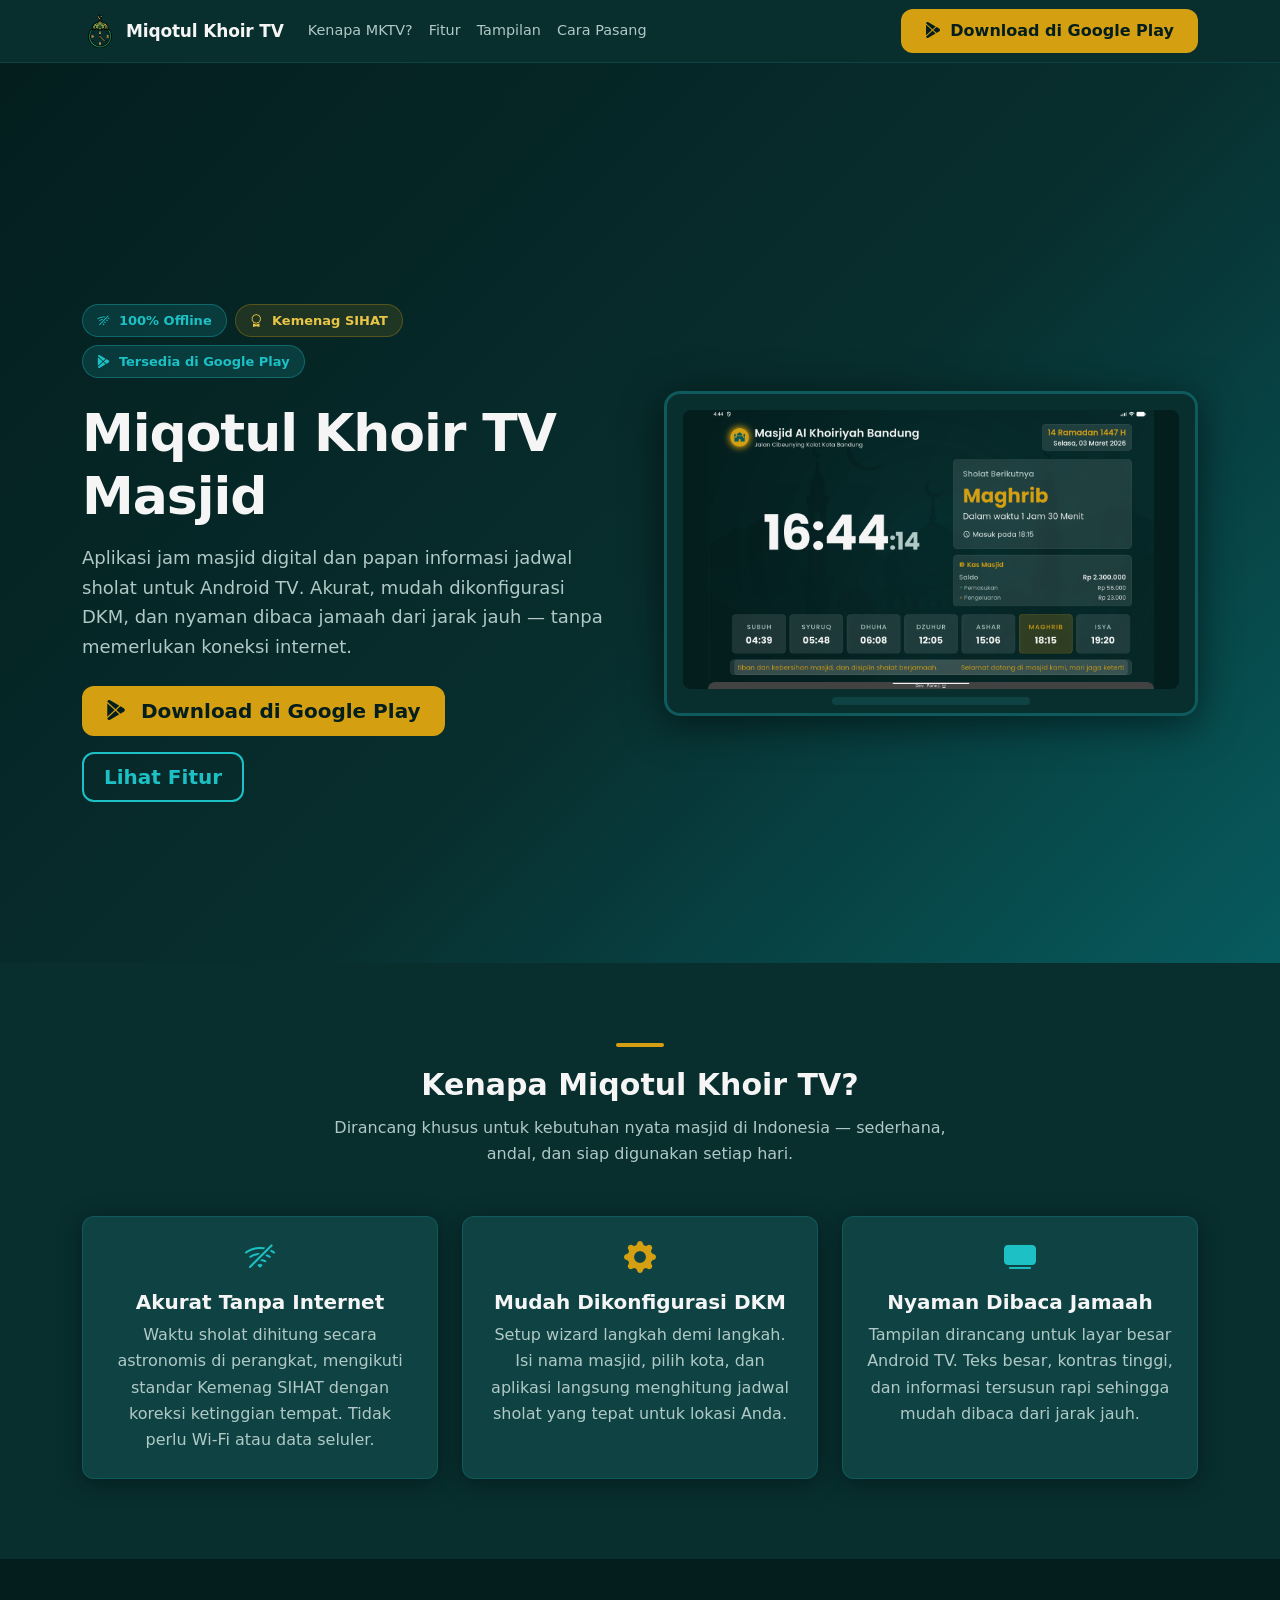
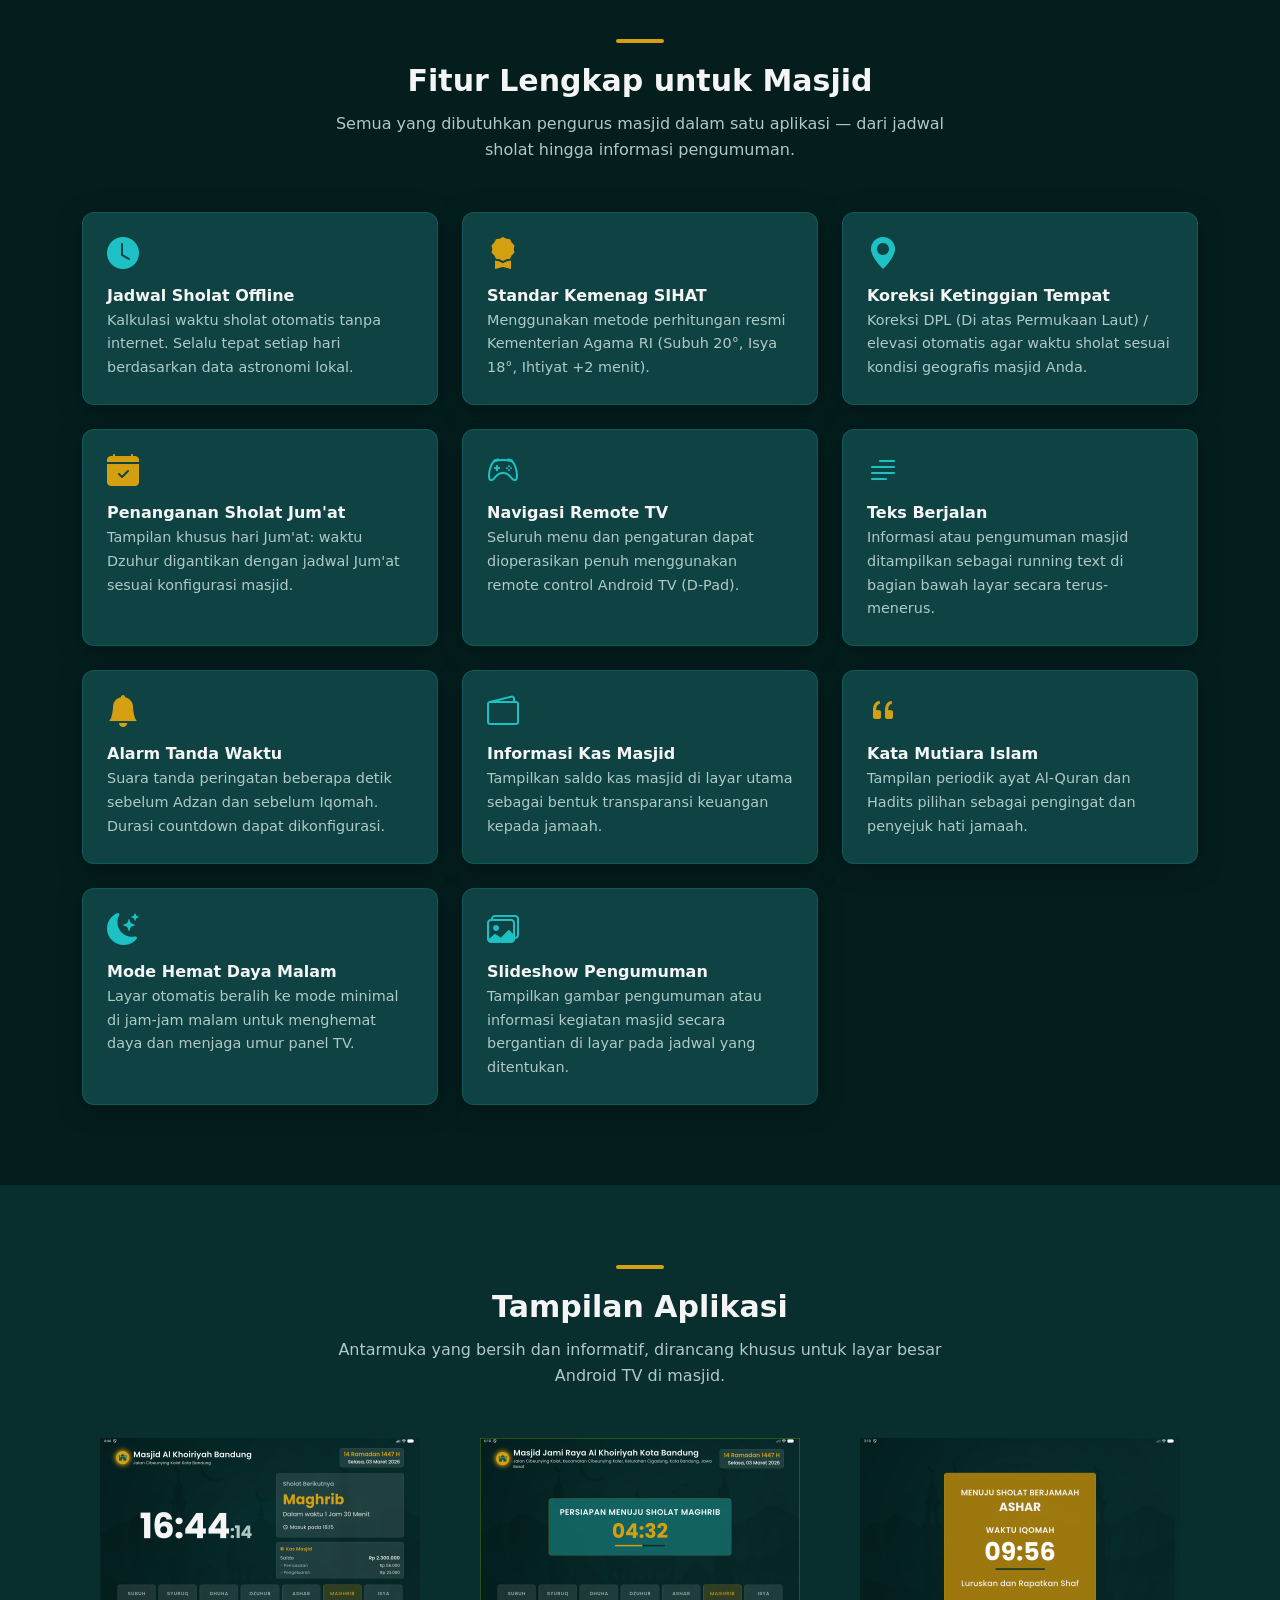
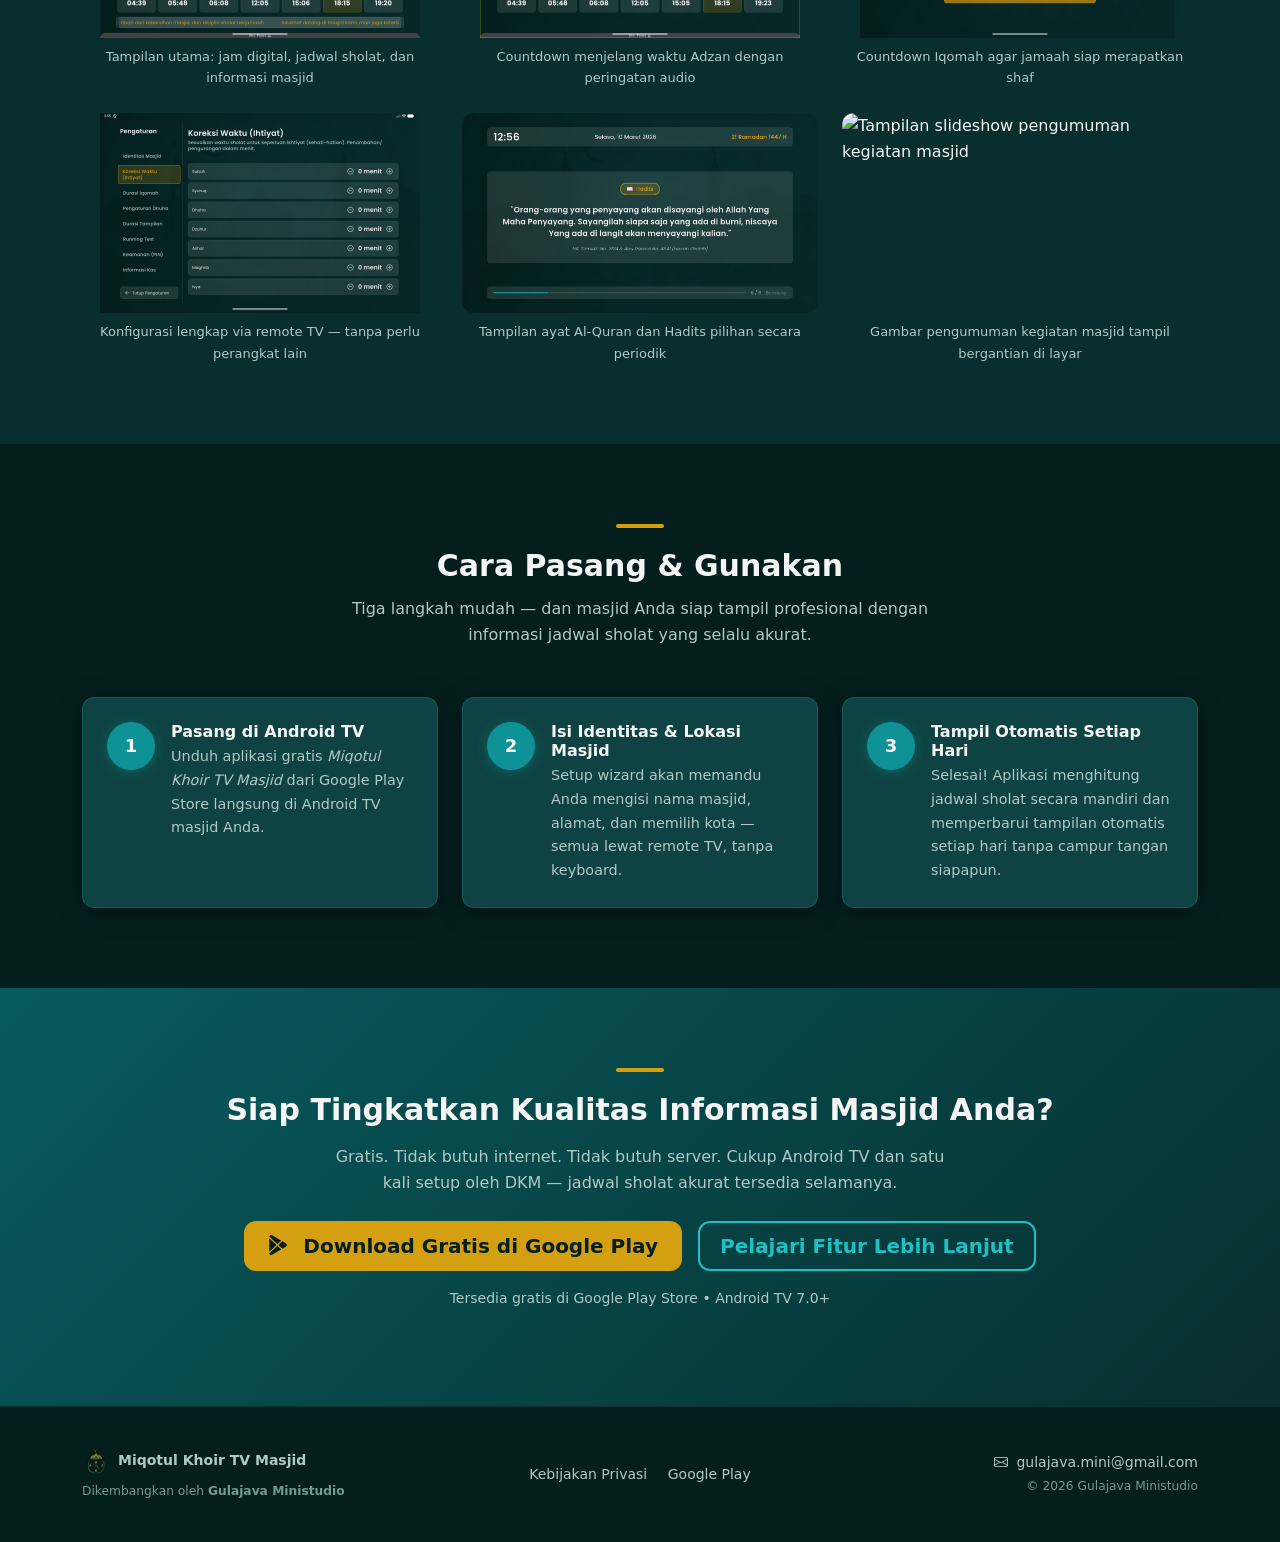
==== landingpage/index.html @ 537e82ae "Add static landing page plan for Miqotul Khoir TV Masjid product using Bootstrap - Created a compreh" ====
<!doctype html>
<html lang="id">
  <head>
    <meta charset="UTF-8" />
    <meta name="viewport" content="width=device-width, initial-scale=1.0" />

    <!-- SEO: Title & Description (TASK-002) -->
    <title>
      Miqotul Khoir TV Masjid — Jam Digital &amp; Jadwal Sholat untuk Android TV
    </title>
    <meta
      name="description"
      content="Aplikasi jam masjid digital dan papan informasi jadwal sholat offline untuk Android TV. Akurat berbasis standar Kemenag SIHAT, mudah dikonfigurasi oleh DKM."
    />

    <!-- Bootstrap 5.3.8 CSS — REQ-003, DEP-001 -->
    <link
      rel="stylesheet"
      href="https://cdn.jsdelivr.net/npm/bootstrap@5.3.8/dist/css/bootstrap.min.css"
    />
    <!-- Bootstrap Icons 1.13.1 — DEP-002 -->
    <link
      rel="stylesheet"
      href="https://cdn.jsdelivr.net/npm/bootstrap-icons@1.13.1/font/bootstrap-icons.min.css"
    />

    <!-- Custom Theme — BRD-001, BRD-003, FILE-002 -->
    <link rel="stylesheet" href="assets/css/styles.css" />
  </head>

  <body>

    <!-- =====================================================================
         Navbar — TASK-007 (REQ-004, REQ-005, REQ-011)
         Navbar sticky dengan logo, nama produk, anchor link, tombol Download.
         ===================================================================== -->
    <nav class="navbar navbar-expand-lg navbar-mkt sticky-top" id="navbar-mkt" aria-label="Navigasi utama">
      <div class="container">

        <!-- Brand / Logo -->
        <a class="navbar-brand d-flex align-items-center gap-2" href="#beranda">
          <img
            src="assets/img/logo-mktv.png"
            alt="Logo Miqotul Khoir TV Masjid"
            width="36"
            height="36"
            style="object-fit: contain;"
          />
          <span>Miqotul Khoir TV</span>
        </a>

        <!-- Toggler (mobile) -->
        <button
          class="navbar-toggler"
          type="button"
          data-bs-toggle="collapse"
          data-bs-target="#navbarMenu"
          aria-controls="navbarMenu"
          aria-expanded="false"
          aria-label="Buka menu navigasi"
        >
          <span class="navbar-toggler-icon"></span>
        </button>

        <!-- Links + CTA -->
        <div class="collapse navbar-collapse" id="navbarMenu">
          <ul class="navbar-nav me-auto mb-2 mb-lg-0">
            <li class="nav-item">
              <a class="nav-link" href="#kenapa">Kenapa MKTV?</a>
            </li>
            <li class="nav-item">
              <a class="nav-link" href="#fitur">Fitur</a>
            </li>
            <li class="nav-item">
              <a class="nav-link" href="#tampilan">Tampilan</a>
            </li>
            <li class="nav-item">
              <a class="nav-link" href="#cara-kerja">Cara Pasang</a>
            </li>
          </ul>
          <a
            href="https://play.google.com/store/apps/details?id=gulajava.mini.miqotul_khoir_tv"
            class="btn btn-mkt-primary ms-lg-3"
            target="_blank"
            rel="noopener noreferrer"
          >
            <i class="bi bi-google-play me-1" aria-hidden="true"></i>
            Download di Google Play
          </a>
        </div>

      </div>
    </nav>


    <!-- =====================================================================
         Hero — TASK-008 + TASK-009 (REQ-007, REQ-008, REQ-009)
         Headline, subheadline, badge 100% Offline + Kemenag SIHAT, CTA.
         Visual: TV mockup frame + screenshot utama.
         ===================================================================== -->
    <section class="hero-mkt" id="beranda" aria-label="Beranda">
      <div class="container">
        <div class="row align-items-center g-5">

          <!-- Teks & CTA -->
          <div class="col-lg-6">
            <!-- Badge informatif — REQ-009 -->
            <div class="d-flex flex-wrap gap-2 mb-4">
              <span class="badge-mkt">
                <i class="bi bi-wifi-off me-1" aria-hidden="true"></i>
                100% Offline
              </span>
              <span class="badge-mkt-gold">
                <i class="bi bi-award me-1" aria-hidden="true"></i>
                Kemenag SIHAT
              </span>
              <span class="badge-mkt">
                <i class="bi bi-google-play me-1" aria-hidden="true"></i>
                Tersedia di Google Play
              </span>
            </div>

            <h1>Miqotul Khoir TV Masjid</h1>

            <p class="lead mt-3 mb-4">
              Aplikasi jam masjid digital dan papan informasi jadwal sholat
              untuk <strong>Android TV</strong>. Akurat, mudah dikonfigurasi
              DKM, dan nyaman dibaca jamaah dari jarak jauh — tanpa memerlukan
              koneksi internet.
            </p>

            <div class="d-flex flex-wrap gap-3">
              <a
                href="https://play.google.com/store/apps/details?id=gulajava.mini.miqotul_khoir_tv"
                class="btn btn-mkt-primary btn-lg"
                target="_blank"
                rel="noopener noreferrer"
              >
                <i class="bi bi-google-play me-2" aria-hidden="true"></i>
                Download di Google Play
              </a>
              <a href="#fitur" class="btn btn-mkt-outline btn-lg">
                Lihat Fitur
              </a>
            </div>
          </div>

          <!-- TV Mockup — TASK-009 -->
          <div class="col-lg-6">
            <div class="tv-frame">
              <div class="tv-screen">
                <img
                  src="assets/img/screenshots/standby.png"
                  alt="Tampilan layar utama Miqotul Khoir TV Masjid"
                  class="w-100 h-100"
                  loading="eager"
                  width="1920"
                  height="1080"
                  style="object-fit: contain;"
                />
              </div>
            </div>
          </div>

        </div>
      </div>
    </section>


    <!-- =====================================================================
         Kenapa Miqotul Khoir TV? — TASK-010 (REQ-007, GUD-002)
         3 manfaat utama: akurat, mudah DKM, nyaman jamaah.
         ===================================================================== -->
    <section class="section-mkt-alt" id="kenapa" aria-label="Kenapa Miqotul Khoir TV?">
      <div class="container">
        <div class="text-center mb-5">
          <div class="section-divider mx-auto"></div>
          <h2 class="section-title">Kenapa Miqotul Khoir TV?</h2>
          <p class="section-subtitle mx-auto">
            Dirancang khusus untuk kebutuhan nyata masjid di Indonesia —
            sederhana, andal, dan siap digunakan setiap hari.
          </p>
        </div>

        <div class="row g-4 justify-content-center">

          <!-- Manfaat 1: Akurat tanpa internet -->
          <div class="col-md-4">
            <div class="card-mkt p-4 text-center">
              <div class="card-icon mb-3">
                <i class="bi bi-wifi-off" aria-hidden="true"></i>
              </div>
              <h3 class="h5 fw-bold mkt-text-primary mb-2">
                Akurat Tanpa Internet
              </h3>
              <p class="mkt-text-secondary mb-0">
                Waktu sholat dihitung secara astronomis di perangkat, mengikuti
                standar Kemenag SIHAT dengan koreksi ketinggian tempat.
                Tidak perlu Wi-Fi atau data seluler.
              </p>
            </div>
          </div>

          <!-- Manfaat 2: Mudah dikonfigurasi DKM -->
          <div class="col-md-4">
            <div class="card-mkt p-4 text-center">
              <div class="card-icon icon-gold mb-3">
                <i class="bi bi-gear-fill" aria-hidden="true"></i>
              </div>
              <h3 class="h5 fw-bold mkt-text-primary mb-2">
                Mudah Dikonfigurasi DKM
              </h3>
              <p class="mkt-text-secondary mb-0">
                Setup wizard langkah demi langkah. Isi nama masjid, pilih kota,
                dan aplikasi langsung menghitung jadwal sholat yang tepat untuk
                lokasi Anda.
              </p>
            </div>
          </div>

          <!-- Manfaat 3: Nyaman dibaca jamaah -->
          <div class="col-md-4">
            <div class="card-mkt p-4 text-center">
              <div class="card-icon mb-3">
                <i class="bi bi-tv-fill" aria-hidden="true"></i>
              </div>
              <h3 class="h5 fw-bold mkt-text-primary mb-2">
                Nyaman Dibaca Jamaah
              </h3>
              <p class="mkt-text-secondary mb-0">
                Tampilan dirancang untuk layar besar Android TV. Teks besar,
                kontras tinggi, dan informasi tersusun rapi sehingga mudah
                dibaca dari jarak jauh.
              </p>
            </div>
          </div>

        </div>
      </div>
    </section>


    <!-- =====================================================================
         Fitur Utama — TASK-011 (REQ-008, GUD-002)
         11 fitur: jadwal offline, Kemenag SIHAT, DPL, Jum'at, D-Pad,
         running text, alarm, kas masjid, kata mutiara, hemat daya, slideshow.
         ===================================================================== -->
    <section class="section-mkt" id="fitur" aria-label="Fitur utama aplikasi">
      <div class="container">
        <div class="text-center mb-5">
          <div class="section-divider mx-auto"></div>
          <h2 class="section-title">Fitur Lengkap untuk Masjid</h2>
          <p class="section-subtitle mx-auto">
            Semua yang dibutuhkan pengurus masjid dalam satu aplikasi —
            dari jadwal sholat hingga informasi pengumuman.
          </p>
        </div>

        <div class="row row-cols-1 row-cols-md-2 row-cols-lg-3 g-4">

          <!-- Jadwal sholat offline -->
          <div class="col">
            <div class="card-mkt p-4">
              <div class="card-icon mb-3">
                <i class="bi bi-clock-fill" aria-hidden="true"></i>
              </div>
              <h3 class="h6 fw-bold mkt-text-primary mb-1">Jadwal Sholat Offline</h3>
              <p class="mkt-text-secondary mb-0" style="font-size: 0.9rem;">
                Kalkulasi waktu sholat otomatis tanpa internet. Selalu tepat
                setiap hari berdasarkan data astronomi lokal.
              </p>
            </div>
          </div>

          <!-- Standar Kemenag SIHAT -->
          <div class="col">
            <div class="card-mkt p-4">
              <div class="card-icon icon-gold mb-3">
                <i class="bi bi-award-fill" aria-hidden="true"></i>
              </div>
              <h3 class="h6 fw-bold mkt-text-primary mb-1">Standar Kemenag SIHAT</h3>
              <p class="mkt-text-secondary mb-0" style="font-size: 0.9rem;">
                Menggunakan metode perhitungan resmi Kementerian Agama RI
                (Subuh 20°, Isya 18°, Ihtiyat +2 menit).
              </p>
            </div>
          </div>

          <!-- Koreksi DPL / Elevasi -->
          <div class="col">
            <div class="card-mkt p-4">
              <div class="card-icon mb-3">
                <i class="bi bi-geo-alt-fill" aria-hidden="true"></i>
              </div>
              <h3 class="h6 fw-bold mkt-text-primary mb-1">Koreksi Ketinggian Tempat</h3>
              <p class="mkt-text-secondary mb-0" style="font-size: 0.9rem;">
                Koreksi DPL (Di atas Permukaan Laut) / elevasi otomatis agar
                waktu sholat sesuai kondisi geografis masjid Anda.
              </p>
            </div>
          </div>

          <!-- Penanganan Jum'at -->
          <div class="col">
            <div class="card-mkt p-4">
              <div class="card-icon icon-gold mb-3">
                <i class="bi bi-calendar-check-fill" aria-hidden="true"></i>
              </div>
              <h3 class="h6 fw-bold mkt-text-primary mb-1">Penanganan Sholat Jum'at</h3>
              <p class="mkt-text-secondary mb-0" style="font-size: 0.9rem;">
                Tampilan khusus hari Jum'at: waktu Dzuhur digantikan dengan
                jadwal Jum'at sesuai konfigurasi masjid.
              </p>
            </div>
          </div>

          <!-- Navigasi D-Pad -->
          <div class="col">
            <div class="card-mkt p-4">
              <div class="card-icon mb-3">
                <i class="bi bi-controller" aria-hidden="true"></i>
              </div>
              <h3 class="h6 fw-bold mkt-text-primary mb-1">Navigasi Remote TV</h3>
              <p class="mkt-text-secondary mb-0" style="font-size: 0.9rem;">
                Seluruh menu dan pengaturan dapat dioperasikan penuh
                menggunakan remote control Android TV (D-Pad).
              </p>
            </div>
          </div>

          <!-- Running text -->
          <div class="col">
            <div class="card-mkt p-4">
              <div class="card-icon mb-3">
                <i class="bi bi-text-paragraph" aria-hidden="true"></i>
              </div>
              <h3 class="h6 fw-bold mkt-text-primary mb-1">Teks Berjalan</h3>
              <p class="mkt-text-secondary mb-0" style="font-size: 0.9rem;">
                Informasi atau pengumuman masjid ditampilkan sebagai running
                text di bagian bawah layar secara terus-menerus.
              </p>
            </div>
          </div>

          <!-- Alarm tanda waktu -->
          <div class="col">
            <div class="card-mkt p-4">
              <div class="card-icon icon-gold mb-3">
                <i class="bi bi-bell-fill" aria-hidden="true"></i>
              </div>
              <h3 class="h6 fw-bold mkt-text-primary mb-1">Alarm Tanda Waktu</h3>
              <p class="mkt-text-secondary mb-0" style="font-size: 0.9rem;">
                Suara tanda peringatan beberapa detik sebelum Adzan dan
                sebelum Iqomah. Durasi countdown dapat dikonfigurasi.
              </p>
            </div>
          </div>

          <!-- Kas masjid -->
          <div class="col">
            <div class="card-mkt p-4">
              <div class="card-icon mb-3">
                <i class="bi bi-wallet2" aria-hidden="true"></i>
              </div>
              <h3 class="h6 fw-bold mkt-text-primary mb-1">Informasi Kas Masjid</h3>
              <p class="mkt-text-secondary mb-0" style="font-size: 0.9rem;">
                Tampilkan saldo kas masjid di layar utama sebagai bentuk
                transparansi keuangan kepada jamaah.
              </p>
            </div>
          </div>

          <!-- Kata mutiara -->
          <div class="col">
            <div class="card-mkt p-4">
              <div class="card-icon icon-gold mb-3">
                <i class="bi bi-quote" aria-hidden="true"></i>
              </div>
              <h3 class="h6 fw-bold mkt-text-primary mb-1">Kata Mutiara Islam</h3>
              <p class="mkt-text-secondary mb-0" style="font-size: 0.9rem;">
                Tampilan periodik ayat Al-Quran dan Hadits pilihan sebagai
                pengingat dan penyejuk hati jamaah.
              </p>
            </div>
          </div>

          <!-- Mode hemat daya -->
          <div class="col">
            <div class="card-mkt p-4">
              <div class="card-icon mb-3">
                <i class="bi bi-moon-stars-fill" aria-hidden="true"></i>
              </div>
              <h3 class="h6 fw-bold mkt-text-primary mb-1">Mode Hemat Daya Malam</h3>
              <p class="mkt-text-secondary mb-0" style="font-size: 0.9rem;">
                Layar otomatis beralih ke mode minimal di jam-jam malam untuk
                menghemat daya dan menjaga umur panel TV.
              </p>
            </div>
          </div>

          <!-- Slideshow pengumuman -->
          <div class="col">
            <div class="card-mkt p-4">
              <div class="card-icon mb-3">
                <i class="bi bi-images" aria-hidden="true"></i>
              </div>
              <h3 class="h6 fw-bold mkt-text-primary mb-1">Slideshow Pengumuman</h3>
              <p class="mkt-text-secondary mb-0" style="font-size: 0.9rem;">
                Tampilkan gambar pengumuman atau informasi kegiatan masjid
                secara bergantian di layar pada jadwal yang ditentukan.
              </p>
            </div>
          </div>

        </div>
      </div>
    </section>


    <!-- =====================================================================
         Tampilan Aplikasi (Screenshot) — TASK-012 (REQ-006, GUD-004, GUD-005)
         Bootstrap responsive grid row-cols-1 / md-2 / xl-3.
         Screenshot aktual (TASK-018, TASK-019).
         ===================================================================== -->
    <section class="section-mkt-alt" id="tampilan" aria-label="Tampilan aplikasi">
      <div class="container">
        <div class="text-center mb-5">
          <div class="section-divider mx-auto"></div>
          <h2 class="section-title">Tampilan Aplikasi</h2>
          <p class="section-subtitle mx-auto">
            Antarmuka yang bersih dan informatif, dirancang khusus untuk
            layar besar Android TV di masjid.
          </p>
        </div>

        <!-- REQ-006: grid screenshot (TASK-012: row-cols-1/md-2/xl-3) -->
        <div class="row row-cols-1 row-cols-md-2 row-cols-xl-3 g-4">

          <!-- Screenshot 1: Standby -->
          <div class="col">
            <figure class="mb-0">
              <div class="screenshot-container">
                <img
                  src="assets/img/screenshots/standby.png"
                  alt="Tampilan layar standby Miqotul Khoir TV Masjid"
                  loading="lazy"
                  width="1920"
                  height="1080"
                />
              </div>
              <figcaption class="text-center mt-2 mkt-text-secondary" style="font-size: 0.8125rem;">
                Tampilan utama: jam digital, jadwal sholat, dan informasi masjid
              </figcaption>
            </figure>
          </div>

          <!-- Screenshot 2: Pre-Adzan -->
          <div class="col">
            <figure class="mb-0">
              <div class="screenshot-container">
                <img
                  src="assets/img/screenshots/pre-adzan.png"
                  alt="Tampilan hitung mundur menjelang adzan"
                  loading="lazy"
                  width="1920"
                  height="1080"
                />
              </div>
              <figcaption class="text-center mt-2 mkt-text-secondary" style="font-size: 0.8125rem;">
                Countdown menjelang waktu Adzan dengan peringatan audio
              </figcaption>
            </figure>
          </div>

          <!-- Screenshot 3: Iqomah -->
          <div class="col">
            <figure class="mb-0">
              <div class="screenshot-container">
                <img
                  src="assets/img/screenshots/iqomah.png"
                  alt="Tampilan hitung mundur iqomah"
                  loading="lazy"
                  width="1920"
                  height="1080"
                />
              </div>
              <figcaption class="text-center mt-2 mkt-text-secondary" style="font-size: 0.8125rem;">
                Countdown Iqomah agar jamaah siap merapatkan shaf
              </figcaption>
            </figure>
          </div>

          <!-- Screenshot 4: Settings -->
          <div class="col">
            <figure class="mb-0">
              <div class="screenshot-container">
                <img
                  src="assets/img/screenshots/settings.png"
                  alt="Tampilan menu pengaturan aplikasi"
                  loading="lazy"
                  width="1920"
                  height="1080"
                />
              </div>
              <figcaption class="text-center mt-2 mkt-text-secondary" style="font-size: 0.8125rem;">
                Konfigurasi lengkap via remote TV — tanpa perlu perangkat lain
              </figcaption>
            </figure>
          </div>

          <!-- Screenshot 5: Kata Mutiara -->
          <div class="col">
            <figure class="mb-0">
              <div class="screenshot-container">
                <img
                  src="assets/img/screenshots/wisdom.png"
                  alt="Tampilan kata mutiara Islam di layar utama"
                  loading="lazy"
                  width="1920"
                  height="1080"
                />
              </div>
              <figcaption class="text-center mt-2 mkt-text-secondary" style="font-size: 0.8125rem;">
                Tampilan ayat Al-Quran dan Hadits pilihan secara periodik
              </figcaption>
            </figure>
          </div>

          <!-- Screenshot 6: Slideshow Pengumuman -->
          <div class="col">
            <figure class="mb-0">
              <div class="screenshot-container">
                <img
                  src="assets/img/screenshots/slideshow.png"
                  alt="Tampilan slideshow pengumuman kegiatan masjid"
                  loading="lazy"
                  width="1920"
                  height="1080"
                />
              </div>
              <figcaption class="text-center mt-2 mkt-text-secondary" style="font-size: 0.8125rem;">
                Gambar pengumuman kegiatan masjid tampil bergantian di layar
              </figcaption>
            </figure>
          </div>

        </div>
      </div>
    </section>


    <!-- =====================================================================
         Cara Kerja — TASK-013 (GUD-003)
         3 langkah: pasang di Android TV → setup → tampil otomatis.
         ===================================================================== -->
    <section class="section-mkt" id="cara-kerja" aria-label="Cara memasang aplikasi">
      <div class="container">
        <div class="text-center mb-5">
          <div class="section-divider mx-auto"></div>
          <h2 class="section-title">Cara Pasang & Gunakan</h2>
          <p class="section-subtitle mx-auto">
            Tiga langkah mudah — dan masjid Anda siap tampil profesional
            dengan informasi jadwal sholat yang selalu akurat.
          </p>
        </div>

        <div class="row justify-content-center g-4">

          <!-- Langkah 1 -->
          <div class="col-md-4">
            <div class="card-mkt p-4">
              <div class="d-flex align-items-start gap-3">
                <div class="step-number flex-shrink-0">1</div>
                <div>
                  <h3 class="h6 fw-bold mkt-text-primary mb-1">
                    Pasang di Android TV
                  </h3>
                  <p class="mkt-text-secondary mb-0" style="font-size: 0.9rem;">
                    Unduh aplikasi gratis <em>Miqotul Khoir TV Masjid</em> dari
                    Google Play Store langsung di Android TV masjid Anda.
                  </p>
                </div>
              </div>
            </div>
          </div>

          <!-- Langkah 2 -->
          <div class="col-md-4">
            <div class="card-mkt p-4">
              <div class="d-flex align-items-start gap-3">
                <div class="step-number flex-shrink-0">2</div>
                <div>
                  <h3 class="h6 fw-bold mkt-text-primary mb-1">
                    Isi Identitas &amp; Lokasi Masjid
                  </h3>
                  <p class="mkt-text-secondary mb-0" style="font-size: 0.9rem;">
                    Setup wizard akan memandu Anda mengisi nama masjid, alamat,
                    dan memilih kota — semua lewat remote TV, tanpa keyboard.
                  </p>
                </div>
              </div>
            </div>
          </div>

          <!-- Langkah 3 -->
          <div class="col-md-4">
            <div class="card-mkt p-4">
              <div class="d-flex align-items-start gap-3">
                <div class="step-number flex-shrink-0">3</div>
                <div>
                  <h3 class="h6 fw-bold mkt-text-primary mb-1">
                    Tampil Otomatis Setiap Hari
                  </h3>
                  <p class="mkt-text-secondary mb-0" style="font-size: 0.9rem;">
                    Selesai! Aplikasi menghitung jadwal sholat secara mandiri
                    dan memperbarui tampilan otomatis setiap hari tanpa campur
                    tangan siapapun.
                  </p>
                </div>
              </div>
            </div>
          </div>

        </div>
      </div>
    </section>


    <!-- =====================================================================
         CTA Akhir — TASK-014 (REQ-005, REQ-009)
         Ringkasan manfaat + tombol Google Play.
         ===================================================================== -->
    <section class="cta-section" aria-label="Unduh aplikasi">
      <div class="container text-center">
        <div class="section-divider mx-auto"></div>
        <h2 class="section-title mb-3">
          Siap Tingkatkan Kualitas Informasi Masjid Anda?
        </h2>
        <p class="section-subtitle mx-auto mb-4">
          Gratis. Tidak butuh internet. Tidak butuh server. Cukup Android TV
          dan satu kali setup oleh DKM — jadwal sholat akurat tersedia
          selamanya.
        </p>
        <div class="d-flex flex-wrap justify-content-center gap-3">
          <a
            href="https://play.google.com/store/apps/details?id=gulajava.mini.miqotul_khoir_tv"
            class="btn btn-mkt-primary btn-lg"
            target="_blank"
            rel="noopener noreferrer"
          >
            <i class="bi bi-google-play me-2" aria-hidden="true"></i>
            Download Gratis di Google Play
          </a>
          <a href="#fitur" class="btn btn-mkt-outline btn-lg">
            Pelajari Fitur Lebih Lanjut
          </a>
        </div>
        <p class="mt-3 mkt-text-secondary" style="font-size: 0.875rem;">
          Tersedia gratis di Google Play Store &bull; Android TV 7.0+
        </p>
      </div>
    </section>


    <!-- =====================================================================
         Footer — TASK-015 (REQ-004, REQ-011)
         Nama developer, email support, privacy policy, Google Play.
         ===================================================================== -->
    <footer class="footer-mkt" aria-label="Footer">
      <div class="container">
        <div class="row align-items-center gy-3">

          <!-- Kiri: nama produk & developer -->
          <div class="col-md-4">
            <div class="d-flex align-items-center gap-2 mb-1">
              <img
                src="assets/img/logo-mktv.png"
                alt="Logo Miqotul Khoir TV"
                width="28"
                height="28"
                style="object-fit: contain;"
              />
              <span class="fw-semibold mkt-text-secondary">Miqotul Khoir TV Masjid</span>
            </div>
            <small>Dikembangkan oleh <strong>Gulajava Ministudio</strong></small>
          </div>

          <!-- Tengah: link navigasi -->
          <div class="col-md-4 text-md-center">
            <a
              href="https://gulajavaministudio.github.io"
              target="_blank"
              rel="noopener noreferrer"
              class="me-3"
            >
              Kebijakan Privasi
            </a>
            <a
              href="https://play.google.com/store/apps/details?id=gulajava.mini.miqotul_khoir_tv"
              target="_blank"
              rel="noopener noreferrer"
            >
              Google Play
            </a>
          </div>

          <!-- Kanan: kontak -->
          <div class="col-md-4 text-md-end">
            <a href="mailto:gulajava.mini@gmail.com">
              <i class="bi bi-envelope me-1" aria-hidden="true"></i>
              gulajava.mini@gmail.com
            </a>
            <br />
            <small class="mkt-text-muted">&copy; <span id="footer-year">2026</span> Gulajava Ministudio</small>
          </div>

        </div>
      </div>
    </footer>


    <!-- Bootstrap 5.3.8 Bundle JS — DEP-001 -->
    <script src="https://cdn.jsdelivr.net/npm/bootstrap@5.3.8/dist/js/bootstrap.bundle.min.js"></script>
    <!-- Custom JS — FILE-003 -->
    <script src="assets/js/main.js"></script>
  </body>
</html>
---- landingpage/assets/css/styles.css ----
/* =============================================================================
   Miqotul Khoir TV Masjid — Custom Theme
   Ref: BRD-001, BRD-003, TASK-003, TASK-004
   ============================================================================= */

/* --- CSS Variables (Brand Colors — BRD-001) -------------------------------- */
:root {
  --mkt-deep-teal: #075b5e;
  --mkt-primary-teal: #0e9296;
  --mkt-light-teal: #1cc0c5;
  --mkt-gold: #d4a012;
  --mkt-light-gold: #e8c547;
  --mkt-dark-bg: #041e1e;
  --mkt-surface-dark: #082e2e;
  --mkt-surface-light: #0f4343;
  --mkt-text-primary: #f5f5f5;
  --mkt-text-secondary: #b0c9c6;
  --mkt-text-muted: #739a95;

  /* Spacing & UI helpers */
  --mkt-radius: 12px;
  --mkt-shadow: 0 4px 24px rgba(0, 0, 0, 0.35);
  --mkt-shadow-lg: 0 8px 40px rgba(0, 0, 0, 0.55);
}

/* --- Base & Reset ----------------------------------------------------------- */
*,
*::before,
*::after {
  box-sizing: border-box;
}

html {
  scroll-behavior: smooth; /* GUD-003 */
}

body {
  background-color: var(--mkt-dark-bg);
  color: var(--mkt-text-primary);
  font-family:
    "Segoe UI",
    system-ui,
    -apple-system,
    sans-serif;
  line-height: 1.65;
  -webkit-font-smoothing: antialiased;
}

img {
  max-width: 100%;
  height: auto;
}

/* --- Link ------------------------------------------------------------------- */
a {
  color: var(--mkt-light-teal);
  text-decoration: none;
  transition: color 0.2s ease;
}

a:hover {
  color: var(--mkt-light-gold);
}

/* --- Typography Helpers ----------------------------------------------------- */
.mkt-text-primary {
  color: var(--mkt-text-primary) !important;
}
.mkt-text-secondary {
  color: var(--mkt-text-secondary) !important;
}
.mkt-text-muted {
  color: var(--mkt-text-muted) !important;
}
.mkt-text-gold {
  color: var(--mkt-gold) !important;
}
.mkt-text-teal {
  color: var(--mkt-light-teal) !important;
}

/* --- Background Helpers ----------------------------------------------------- */
.mkt-bg-dark {
  background-color: var(--mkt-dark-bg);
}
.mkt-bg-surface {
  background-color: var(--mkt-surface-dark);
}
.mkt-bg-card {
  background-color: var(--mkt-surface-light);
}

/* --- Navbar ----------------------------------------------------------------- */
.navbar-mkt {
  background-color: var(--mkt-surface-dark);
  border-bottom: 1px solid rgba(28, 192, 197, 0.15);
  transition:
    background-color 0.3s ease,
    box-shadow 0.3s ease;
}

.navbar-mkt.scrolled {
  background-color: rgba(4, 30, 30, 0.95);
  backdrop-filter: blur(8px);
  -webkit-backdrop-filter: blur(8px);
  box-shadow: var(--mkt-shadow);
}

.navbar-mkt .navbar-brand {
  color: var(--mkt-text-primary);
  font-weight: 700;
  font-size: 1.0625rem;
  letter-spacing: -0.01em;
}

.navbar-mkt .navbar-brand:hover {
  color: var(--mkt-light-teal);
}

.navbar-mkt .nav-link {
  color: var(--mkt-text-secondary);
  font-size: 0.9rem;
  padding-left: 0.9rem;
  padding-right: 0.9rem;
}

.navbar-mkt .nav-link:hover,
.navbar-mkt .nav-link:focus {
  color: var(--mkt-light-teal);
}

.navbar-mkt .navbar-toggler {
  border-color: rgba(28, 192, 197, 0.4);
}

.navbar-mkt .navbar-toggler-icon {
  filter: invert(1);
}

/* --- Buttons ---------------------------------------------------------------- */
.btn-mkt-primary {
  background-color: var(--mkt-gold);
  color: var(--mkt-dark-bg);
  border: none;
  border-radius: var(--mkt-radius);
  font-weight: 700;
  padding: 0.625rem 1.5rem;
  transition:
    background-color 0.2s ease,
    transform 0.15s ease,
    box-shadow 0.2s ease;
}

.btn-mkt-primary:hover,
.btn-mkt-primary:focus {
  background-color: var(--mkt-light-gold);
  color: var(--mkt-dark-bg);
  transform: translateY(-2px);
  box-shadow: 0 4px 16px rgba(212, 160, 18, 0.35);
}

.btn-mkt-outline {
  background-color: transparent;
  color: var(--mkt-light-teal);
  border: 2px solid var(--mkt-light-teal);
  border-radius: var(--mkt-radius);
  font-weight: 600;
  padding: 0.5rem 1.25rem;
  transition: all 0.2s ease;
}

.btn-mkt-outline:hover,
.btn-mkt-outline:focus {
  background-color: var(--mkt-light-teal);
  color: var(--mkt-dark-bg);
}

/* --- Badges ----------------------------------------------------------------- */
.badge-mkt {
  background-color: rgba(28, 192, 197, 0.15);
  color: var(--mkt-light-teal);
  border: 1px solid rgba(28, 192, 197, 0.35);
  border-radius: 2rem;
  padding: 0.3rem 0.9rem;
  font-size: 0.8125rem;
  font-weight: 600;
  display: inline-block;
}

.badge-mkt-gold {
  background-color: rgba(212, 160, 18, 0.12);
  color: var(--mkt-light-gold);
  border: 1px solid rgba(212, 160, 18, 0.3);
  border-radius: 2rem;
  padding: 0.3rem 0.9rem;
  font-size: 0.8125rem;
  font-weight: 600;
  display: inline-block;
}

/* --- Feature Cards --------------------------------------------------------- */
.card-mkt {
  background-color: var(--mkt-surface-light);
  border: 1px solid rgba(28, 192, 197, 0.18);
  border-radius: var(--mkt-radius);
  box-shadow: var(--mkt-shadow);
  transition:
    transform 0.2s ease,
    box-shadow 0.2s ease;
  height: 100%;
}

.card-mkt:hover {
  transform: translateY(-4px);
  box-shadow: var(--mkt-shadow-lg);
}

.card-mkt .card-icon {
  font-size: 2rem;
  color: var(--mkt-light-teal);
  line-height: 1;
}

.card-mkt .card-icon.icon-gold {
  color: var(--mkt-gold);
}

/* --- Section Layout -------------------------------------------------------- */
.section-mkt {
  padding: 5rem 0;
}

.section-mkt-alt {
  padding: 5rem 0;
  background-color: var(--mkt-surface-dark);
}

.section-title {
  font-size: 1.875rem;
  font-weight: 700;
  color: var(--mkt-text-primary);
  margin-bottom: 0.75rem;
}

.section-subtitle {
  color: var(--mkt-text-secondary);
  font-size: 1rem;
  max-width: 640px;
}

/* Divider accent line */
.section-divider {
  width: 48px;
  height: 4px;
  background-color: var(--mkt-gold);
  border-radius: 2px;
  margin-bottom: 1.25rem;
}

/* --- Hero ------------------------------------------------------------------- */
.hero-mkt {
  background: linear-gradient(
    135deg,
    var(--mkt-dark-bg) 0%,
    var(--mkt-surface-dark) 55%,
    var(--mkt-deep-teal) 100%
  );
  min-height: 100vh;
  display: flex;
  align-items: center;
  padding-top: 80px; /* Kompensasi navbar sticky */
}

.hero-mkt h1 {
  font-size: clamp(2rem, 5vw, 3.25rem);
  font-weight: 800;
  color: var(--mkt-text-primary);
  line-height: 1.2;
  letter-spacing: -0.02em;
}

.hero-mkt .lead {
  color: var(--mkt-text-secondary);
  font-size: 1.125rem;
}

/* --- TV Mockup Frame ------------------------------------------------------- */
.tv-frame {
  background-color: var(--mkt-surface-dark);
  border: 3px solid rgba(28, 192, 197, 0.3);
  border-radius: 16px;
  padding: 1rem 1rem 0.5rem;
  box-shadow: var(--mkt-shadow-lg);
}

.tv-frame::after {
  content: "";
  display: block;
  width: 40%;
  height: 8px;
  background-color: var(--mkt-surface-light);
  border-radius: 4px;
  margin: 0.5rem auto 0;
}

.tv-screen {
  aspect-ratio: 16 / 9;
  width: 100%;
  background-color: var(--mkt-dark-bg);
  border-radius: 8px;
  overflow: hidden;
  display: flex;
  align-items: center;
  justify-content: center;
}

.tv-screen img {
  width: 100%;
  height: 100%;
  object-fit: contain; /* TASK-018 */
}

/* --- Screenshot Grid ------------------------------------------------------- */
.screenshot-container {
  aspect-ratio: 16 / 9;
  background-color: var(--mkt-surface-dark);
  border-radius: var(--mkt-radius);
  overflow: hidden;
  display: flex;
  align-items: center;
  justify-content: center;
}

.screenshot-container img {
  width: 100%;
  height: 100%;
  object-fit: contain; /* TASK-018 */
}

/* Placeholder visual jika screenshot belum tersedia (TASK-017) */
.screenshot-placeholder {
  aspect-ratio: 16 / 9;
  background: linear-gradient(
    135deg,
    var(--mkt-surface-dark),
    var(--mkt-deep-teal)
  );
  border-radius: var(--mkt-radius);
  border: 1px dashed rgba(28, 192, 197, 0.3);
  display: flex;
  flex-direction: column;
  align-items: center;
  justify-content: center;
  color: var(--mkt-text-muted);
  font-size: 0.875rem;
  gap: 0.5rem;
}

.screenshot-placeholder i {
  font-size: 2.5rem;
  opacity: 0.45;
}

/* --- How-It-Works Steps ---------------------------------------------------- */
.step-number {
  width: 48px;
  height: 48px;
  min-width: 48px;
  background-color: var(--mkt-primary-teal);
  color: var(--mkt-text-primary);
  border-radius: 50%;
  display: flex;
  align-items: center;
  justify-content: center;
  font-weight: 700;
  font-size: 1.125rem;
  box-shadow: 0 2px 12px rgba(14, 146, 150, 0.4);
}

/* --- CTA Section ----------------------------------------------------------- */
.cta-section {
  background: linear-gradient(
    135deg,
    var(--mkt-deep-teal),
    var(--mkt-surface-dark)
  );
  padding: 5rem 0;
}

/* --- Footer ----------------------------------------------------------------- */
.footer-mkt {
  background-color: var(--mkt-dark-bg);
  border-top: 1px solid rgba(28, 192, 197, 0.12);
  padding: 2.5rem 0;
  color: var(--mkt-text-muted);
  font-size: 0.875rem;
}

.footer-mkt a {
  color: var(--mkt-text-secondary);
}

.footer-mkt a:hover {
  color: var(--mkt-light-teal);
}

/* --- Responsive Tweaks ----------------------------------------------------- */
@media (max-width: 767.98px) {
  .section-mkt,
  .section-mkt-alt,
  .cta-section {
    padding: 3rem 0;
  }

  .hero-mkt {
    min-height: auto;
    padding: 100px 0 3rem;
  }

  .section-title {
    font-size: 1.5rem;
  }
}

@media (min-width: 1400px) {
  .hero-mkt {
    padding-top: 88px;
  }
}
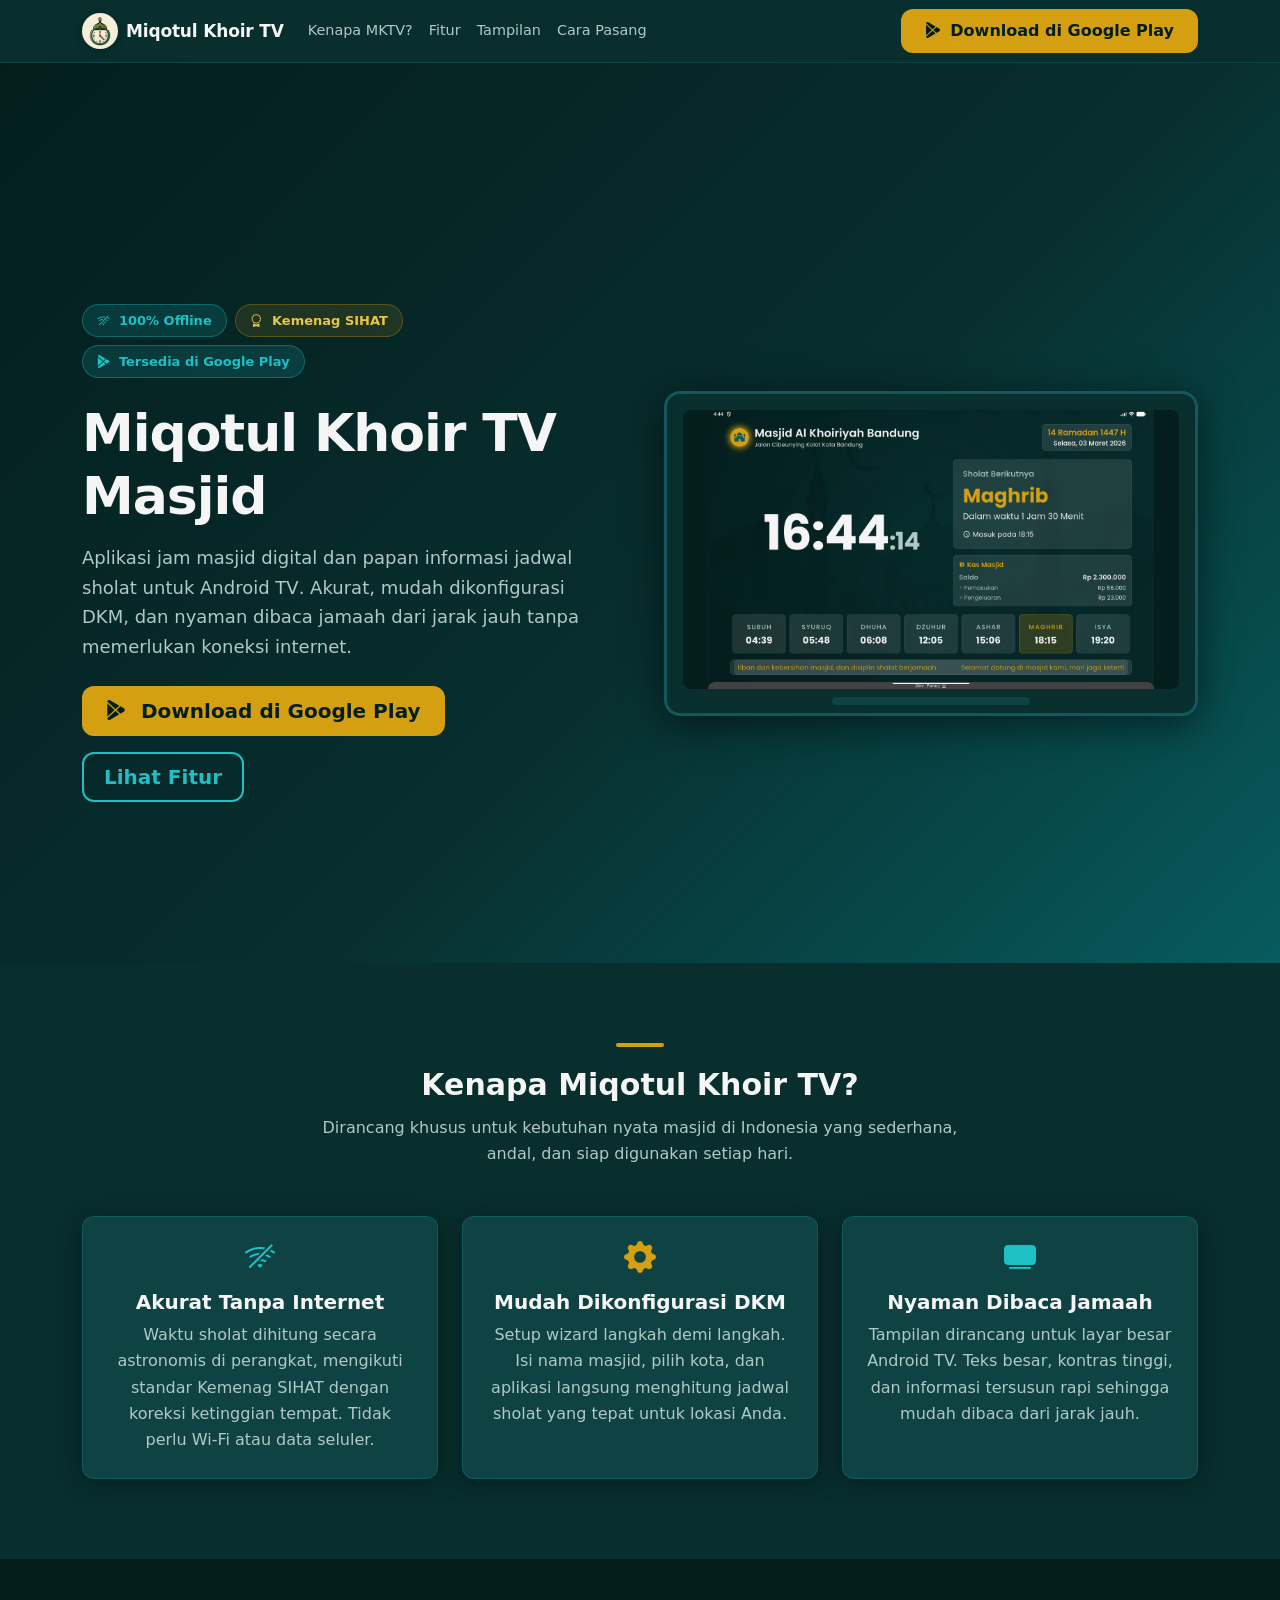
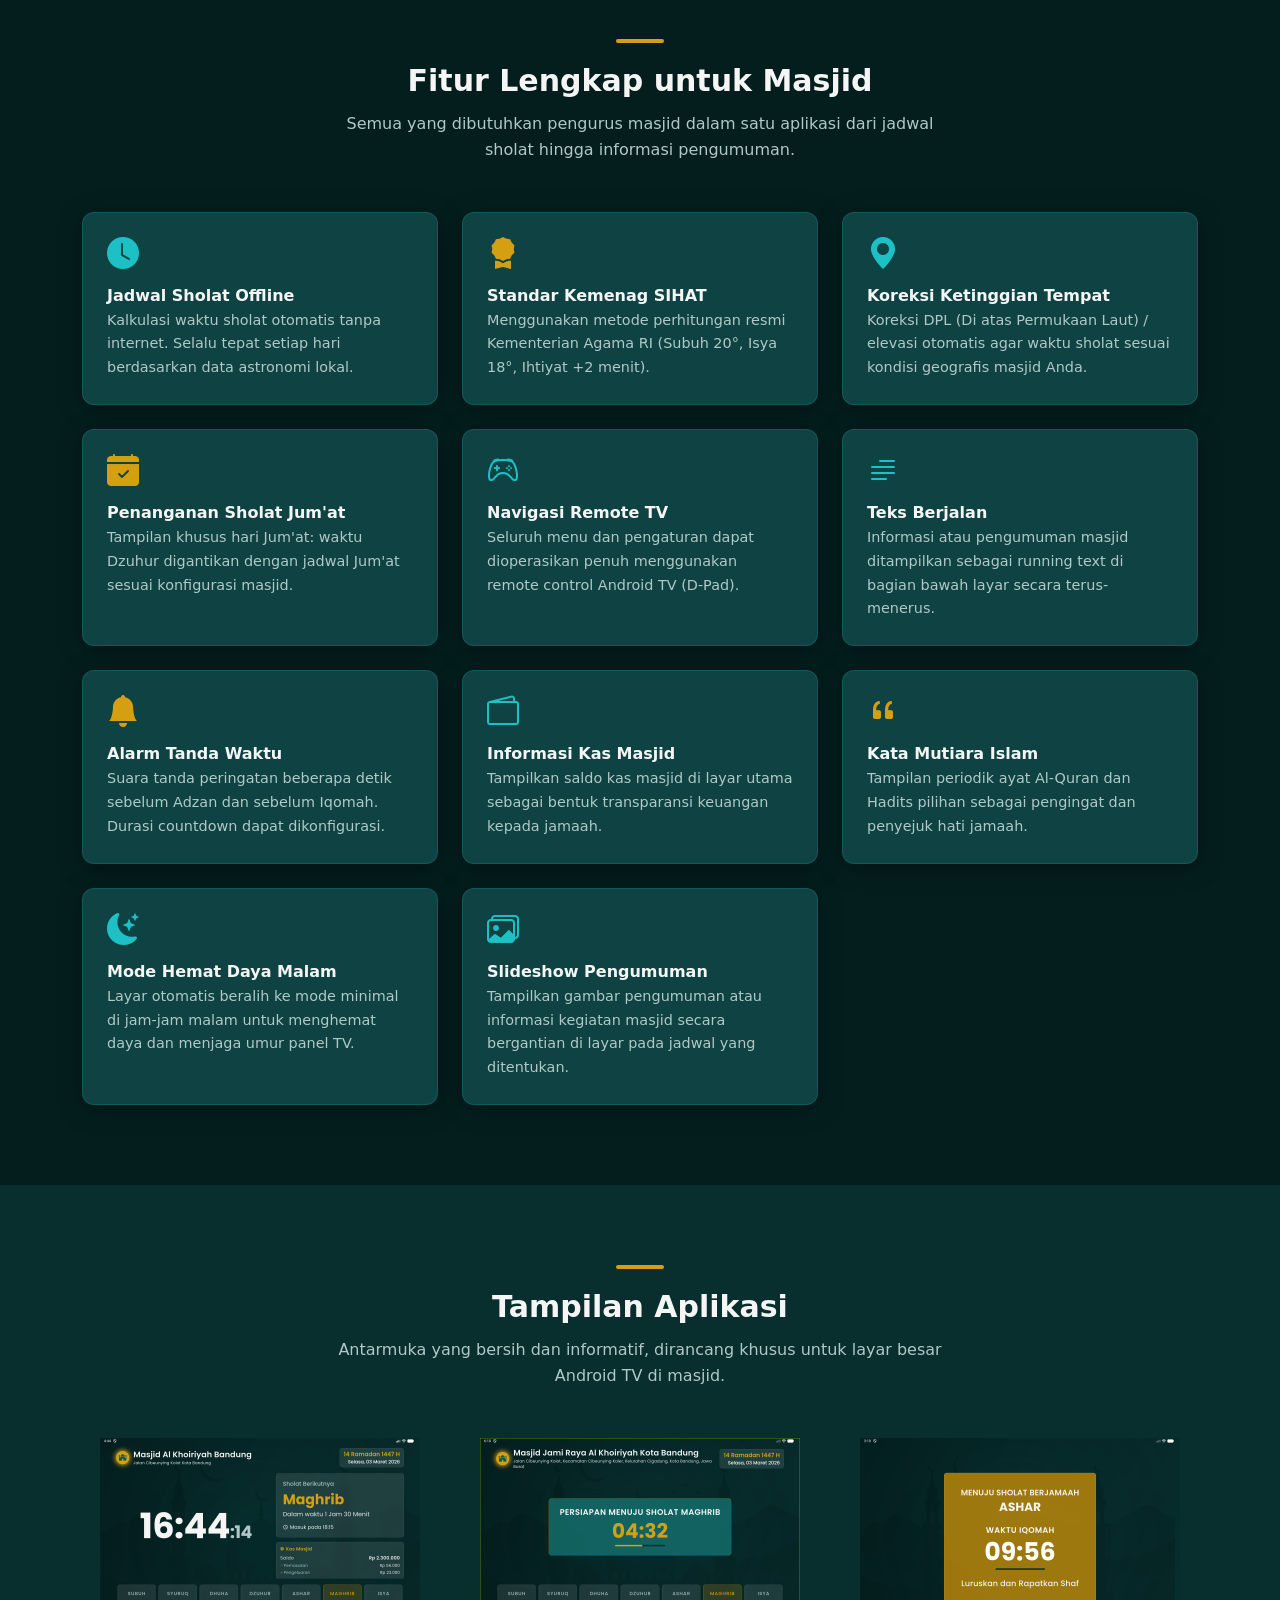
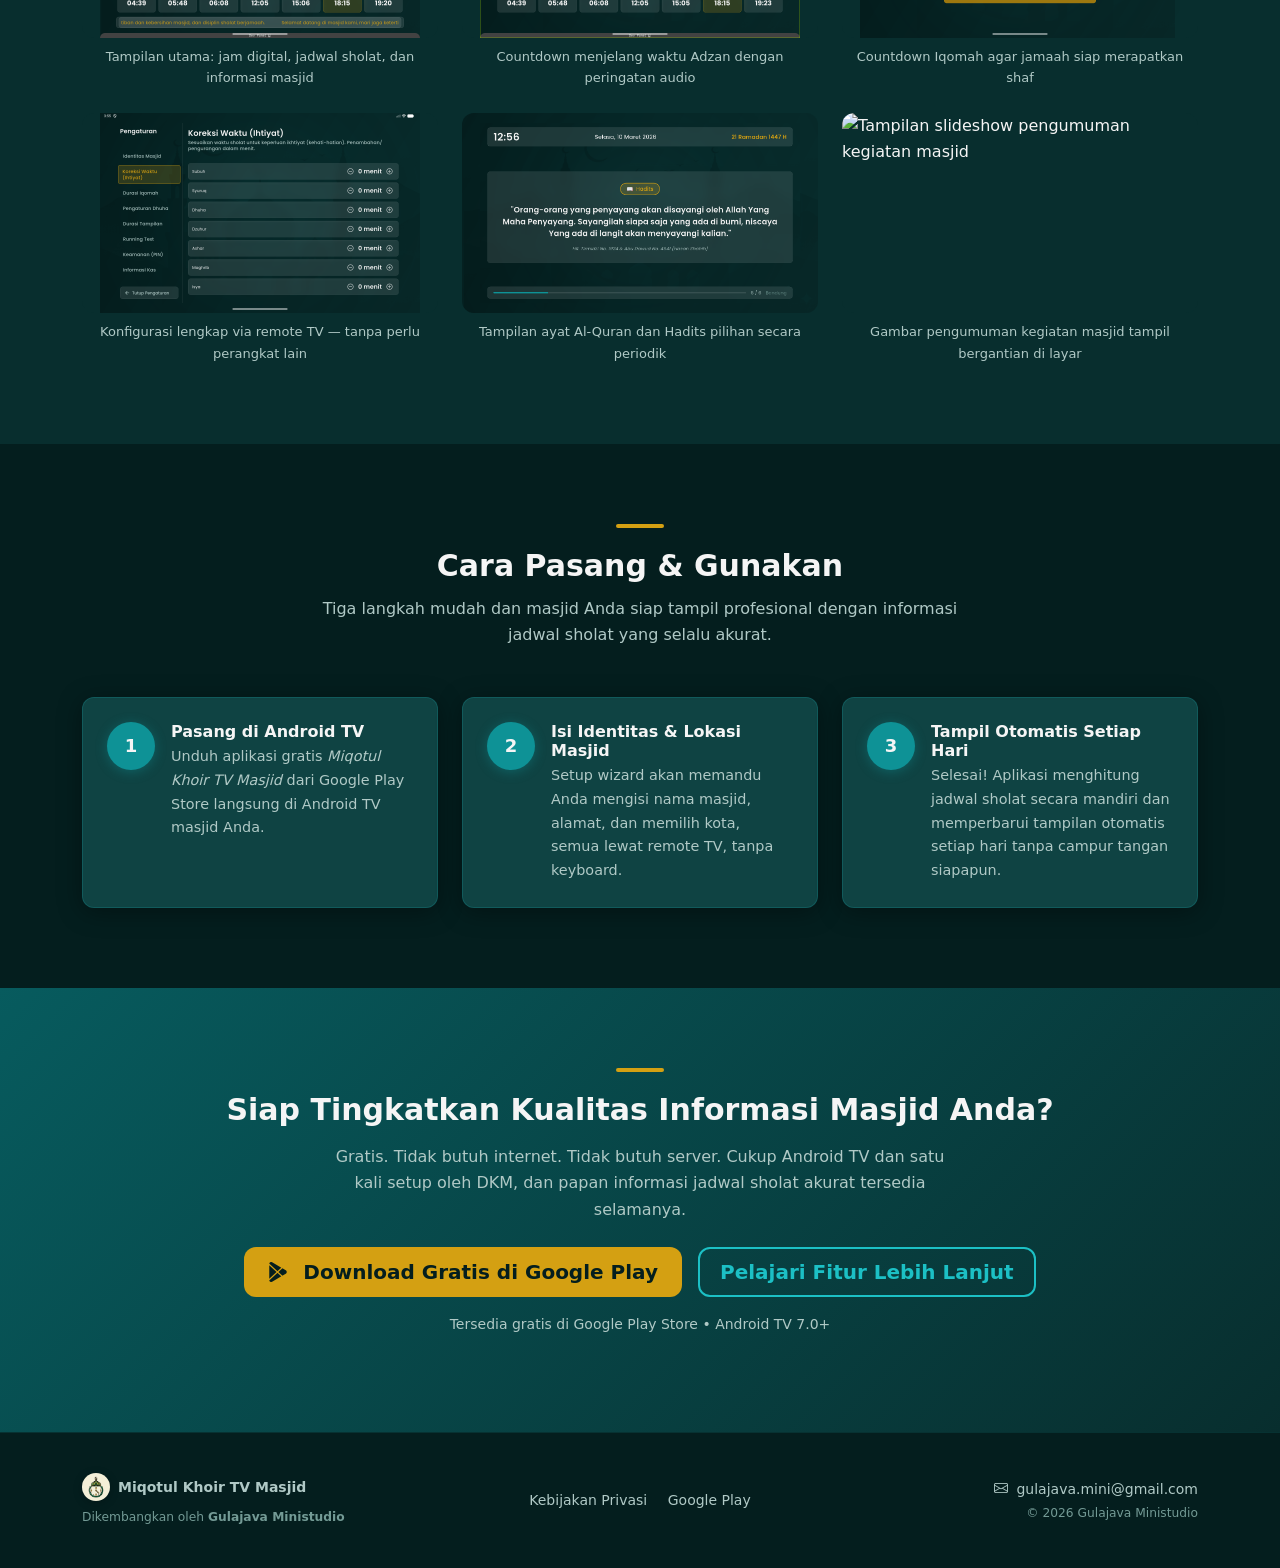
==== commit a1ebc3c2: "feat: add favicon images and update HTML for improved SEO and branding" ====
--- a/landingpage/index.html
+++ b/landingpage/index.html
@@ -12,6 +12,77 @@
       name="description"
       content="Aplikasi jam masjid digital dan papan informasi jadwal sholat offline untuk Android TV. Akurat berbasis standar Kemenag SIHAT, mudah dikonfigurasi oleh DKM."
     />
+    <meta name="robots" content="index, follow" />
+    <meta name="author" content="Gulajava Ministudio" />
+    <meta
+      name="keywords"
+      content="jam masjid digital, jadwal sholat android tv, miqotul khoir tv, jadwal sholat offline, papan informasi masjid"
+    />
+
+    <!-- Canonical + Social SEO -->
+    <link
+      rel="canonical"
+      href="https://gulajavaministudio.github.io/miqotul-khoir-tv-masjid/"
+    />
+    <meta property="og:locale" content="id_ID" />
+    <meta property="og:type" content="website" />
+    <meta
+      property="og:title"
+      content="Miqotul Khoir TV Masjid - Jam Digital &amp; Jadwal Sholat untuk Android TV"
+    />
+    <meta
+      property="og:description"
+      content="Aplikasi jam masjid digital dan papan informasi jadwal sholat offline untuk Android TV. Akurat berbasis standar Kemenag SIHAT, mudah dikonfigurasi oleh DKM."
+    />
+    <meta
+      property="og:url"
+      content="https://gulajavaministudio.github.io/miqotul-khoir-tv-masjid/"
+    />
+    <meta property="og:site_name" content="Miqotul Khoir TV" />
+    <meta
+      property="og:image"
+      content="https://gulajavaministudio.github.io/miqotul-khoir-tv-masjid/assets/img/favicon/android-chrome-512x512.png"
+    />
+    <meta property="og:image:alt" content="Logo Miqotul Khoir TV Masjid" />
+    <meta name="twitter:card" content="summary_large_image" />
+    <meta
+      name="twitter:title"
+      content="Miqotul Khoir TV Masjid - Jam Digital &amp; Jadwal Sholat untuk Android TV"
+    />
+    <meta
+      name="twitter:description"
+      content="Aplikasi jam masjid digital dan papan informasi jadwal sholat offline untuk Android TV. Akurat berbasis standar Kemenag SIHAT, mudah dikonfigurasi oleh DKM."
+    />
+    <meta
+      name="twitter:image"
+      content="https://gulajavaministudio.github.io/miqotul-khoir-tv-masjid/assets/img/favicon/android-chrome-512x512.png"
+    />
+
+    <!-- Favicon -->
+    <link
+      rel="icon"
+      type="image/x-icon"
+      href="assets/img/favicon/favicon.ico"
+    />
+    <link
+      rel="icon"
+      type="image/png"
+      sizes="16x16"
+      href="assets/img/favicon/favicon-16x16.png"
+    />
+    <link
+      rel="icon"
+      type="image/png"
+      sizes="32x32"
+      href="assets/img/favicon/favicon-32x32.png"
+    />
+    <link
+      rel="apple-touch-icon"
+      sizes="180x180"
+      href="assets/img/favicon/apple-touch-icon.png"
+    />
+    <link rel="manifest" href="assets/img/favicon/site.webmanifest" />
+    <meta name="theme-color" content="#0b5e56" />
 
     <!-- Bootstrap 5.3.8 CSS — REQ-003, DEP-001 -->
     <link
@@ -29,22 +100,25 @@
   </head>
 
   <body>
-
     <!-- =====================================================================
          Navbar — TASK-007 (REQ-004, REQ-005, REQ-011)
          Navbar sticky dengan logo, nama produk, anchor link, tombol Download.
          ===================================================================== -->
-    <nav class="navbar navbar-expand-lg navbar-mkt sticky-top" id="navbar-mkt" aria-label="Navigasi utama">
+    <nav
+      class="navbar navbar-expand-lg navbar-mkt sticky-top"
+      id="navbar-mkt"
+      aria-label="Navigasi utama"
+    >
       <div class="container">
-
         <!-- Brand / Logo -->
         <a class="navbar-brand d-flex align-items-center gap-2" href="#beranda">
           <img
             src="assets/img/logo-mktv.png"
             alt="Logo Miqotul Khoir TV Masjid"
+            class="logo-mktv-badge"
             width="36"
             height="36"
-            style="object-fit: contain;"
+            style="object-fit: contain"
           />
           <span>Miqotul Khoir TV</span>
         </a>
@@ -88,10 +162,8 @@
             Download di Google Play
           </a>
         </div>
-
       </div>
     </nav>
-
 
     <!-- =====================================================================
          Hero — TASK-008 + TASK-009 (REQ-007, REQ-008, REQ-009)
@@ -101,7 +173,6 @@
     <section class="hero-mkt" id="beranda" aria-label="Beranda">
       <div class="container">
         <div class="row align-items-center g-5">
-
           <!-- Teks & CTA -->
           <div class="col-lg-6">
             <!-- Badge informatif — REQ-009 -->
@@ -125,7 +196,7 @@
             <p class="lead mt-3 mb-4">
               Aplikasi jam masjid digital dan papan informasi jadwal sholat
               untuk <strong>Android TV</strong>. Akurat, mudah dikonfigurasi
-              DKM, dan nyaman dibaca jamaah dari jarak jauh — tanpa memerlukan
+              DKM, dan nyaman dibaca jamaah dari jarak jauh tanpa memerlukan
               koneksi internet.
             </p>
 
@@ -156,34 +227,35 @@
                   loading="eager"
                   width="1920"
                   height="1080"
-                  style="object-fit: contain;"
+                  style="object-fit: contain"
                 />
               </div>
             </div>
           </div>
-
         </div>
       </div>
     </section>
-
 
     <!-- =====================================================================
          Kenapa Miqotul Khoir TV? — TASK-010 (REQ-007, GUD-002)
          3 manfaat utama: akurat, mudah DKM, nyaman jamaah.
          ===================================================================== -->
-    <section class="section-mkt-alt" id="kenapa" aria-label="Kenapa Miqotul Khoir TV?">
+    <section
+      class="section-mkt-alt"
+      id="kenapa"
+      aria-label="Kenapa Miqotul Khoir TV?"
+    >
       <div class="container">
         <div class="text-center mb-5">
           <div class="section-divider mx-auto"></div>
           <h2 class="section-title">Kenapa Miqotul Khoir TV?</h2>
           <p class="section-subtitle mx-auto">
-            Dirancang khusus untuk kebutuhan nyata masjid di Indonesia —
+            Dirancang khusus untuk kebutuhan nyata masjid di Indonesia yang
             sederhana, andal, dan siap digunakan setiap hari.
           </p>
         </div>
 
         <div class="row g-4 justify-content-center">
-
           <!-- Manfaat 1: Akurat tanpa internet -->
           <div class="col-md-4">
             <div class="card-mkt p-4 text-center">
@@ -195,8 +267,8 @@
               </h3>
               <p class="mkt-text-secondary mb-0">
                 Waktu sholat dihitung secara astronomis di perangkat, mengikuti
-                standar Kemenag SIHAT dengan koreksi ketinggian tempat.
-                Tidak perlu Wi-Fi atau data seluler.
+                standar Kemenag SIHAT dengan koreksi ketinggian tempat. Tidak
+                perlu Wi-Fi atau data seluler.
               </p>
             </div>
           </div>
@@ -234,11 +306,9 @@
               </p>
             </div>
           </div>
-
         </div>
       </div>
     </section>
-
 
     <!-- =====================================================================
          Fitur Utama — TASK-011 (REQ-008, GUD-002)
@@ -251,21 +321,22 @@
           <div class="section-divider mx-auto"></div>
           <h2 class="section-title">Fitur Lengkap untuk Masjid</h2>
           <p class="section-subtitle mx-auto">
-            Semua yang dibutuhkan pengurus masjid dalam satu aplikasi —
-            dari jadwal sholat hingga informasi pengumuman.
+            Semua yang dibutuhkan pengurus masjid dalam satu aplikasi dari
+            jadwal sholat hingga informasi pengumuman.
           </p>
         </div>
 
         <div class="row row-cols-1 row-cols-md-2 row-cols-lg-3 g-4">
-
           <!-- Jadwal sholat offline -->
           <div class="col">
             <div class="card-mkt p-4">
               <div class="card-icon mb-3">
                 <i class="bi bi-clock-fill" aria-hidden="true"></i>
               </div>
-              <h3 class="h6 fw-bold mkt-text-primary mb-1">Jadwal Sholat Offline</h3>
-              <p class="mkt-text-secondary mb-0" style="font-size: 0.9rem;">
+              <h3 class="h6 fw-bold mkt-text-primary mb-1">
+                Jadwal Sholat Offline
+              </h3>
+              <p class="mkt-text-secondary mb-0" style="font-size: 0.9rem">
                 Kalkulasi waktu sholat otomatis tanpa internet. Selalu tepat
                 setiap hari berdasarkan data astronomi lokal.
               </p>
@@ -278,10 +349,12 @@
               <div class="card-icon icon-gold mb-3">
                 <i class="bi bi-award-fill" aria-hidden="true"></i>
               </div>
-              <h3 class="h6 fw-bold mkt-text-primary mb-1">Standar Kemenag SIHAT</h3>
-              <p class="mkt-text-secondary mb-0" style="font-size: 0.9rem;">
-                Menggunakan metode perhitungan resmi Kementerian Agama RI
-                (Subuh 20°, Isya 18°, Ihtiyat +2 menit).
+              <h3 class="h6 fw-bold mkt-text-primary mb-1">
+                Standar Kemenag SIHAT
+              </h3>
+              <p class="mkt-text-secondary mb-0" style="font-size: 0.9rem">
+                Menggunakan metode perhitungan resmi Kementerian Agama RI (Subuh
+                20°, Isya 18°, Ihtiyat +2 menit).
               </p>
             </div>
           </div>
@@ -292,8 +365,10 @@
               <div class="card-icon mb-3">
                 <i class="bi bi-geo-alt-fill" aria-hidden="true"></i>
               </div>
-              <h3 class="h6 fw-bold mkt-text-primary mb-1">Koreksi Ketinggian Tempat</h3>
-              <p class="mkt-text-secondary mb-0" style="font-size: 0.9rem;">
+              <h3 class="h6 fw-bold mkt-text-primary mb-1">
+                Koreksi Ketinggian Tempat
+              </h3>
+              <p class="mkt-text-secondary mb-0" style="font-size: 0.9rem">
                 Koreksi DPL (Di atas Permukaan Laut) / elevasi otomatis agar
                 waktu sholat sesuai kondisi geografis masjid Anda.
               </p>
@@ -306,8 +381,10 @@
               <div class="card-icon icon-gold mb-3">
                 <i class="bi bi-calendar-check-fill" aria-hidden="true"></i>
               </div>
-              <h3 class="h6 fw-bold mkt-text-primary mb-1">Penanganan Sholat Jum'at</h3>
-              <p class="mkt-text-secondary mb-0" style="font-size: 0.9rem;">
+              <h3 class="h6 fw-bold mkt-text-primary mb-1">
+                Penanganan Sholat Jum'at
+              </h3>
+              <p class="mkt-text-secondary mb-0" style="font-size: 0.9rem">
                 Tampilan khusus hari Jum'at: waktu Dzuhur digantikan dengan
                 jadwal Jum'at sesuai konfigurasi masjid.
               </p>
@@ -320,10 +397,12 @@
               <div class="card-icon mb-3">
                 <i class="bi bi-controller" aria-hidden="true"></i>
               </div>
-              <h3 class="h6 fw-bold mkt-text-primary mb-1">Navigasi Remote TV</h3>
-              <p class="mkt-text-secondary mb-0" style="font-size: 0.9rem;">
-                Seluruh menu dan pengaturan dapat dioperasikan penuh
-                menggunakan remote control Android TV (D-Pad).
+              <h3 class="h6 fw-bold mkt-text-primary mb-1">
+                Navigasi Remote TV
+              </h3>
+              <p class="mkt-text-secondary mb-0" style="font-size: 0.9rem">
+                Seluruh menu dan pengaturan dapat dioperasikan penuh menggunakan
+                remote control Android TV (D-Pad).
               </p>
             </div>
           </div>
@@ -335,7 +414,7 @@
                 <i class="bi bi-text-paragraph" aria-hidden="true"></i>
               </div>
               <h3 class="h6 fw-bold mkt-text-primary mb-1">Teks Berjalan</h3>
-              <p class="mkt-text-secondary mb-0" style="font-size: 0.9rem;">
+              <p class="mkt-text-secondary mb-0" style="font-size: 0.9rem">
                 Informasi atau pengumuman masjid ditampilkan sebagai running
                 text di bagian bawah layar secara terus-menerus.
               </p>
@@ -348,10 +427,12 @@
               <div class="card-icon icon-gold mb-3">
                 <i class="bi bi-bell-fill" aria-hidden="true"></i>
               </div>
-              <h3 class="h6 fw-bold mkt-text-primary mb-1">Alarm Tanda Waktu</h3>
-              <p class="mkt-text-secondary mb-0" style="font-size: 0.9rem;">
-                Suara tanda peringatan beberapa detik sebelum Adzan dan
-                sebelum Iqomah. Durasi countdown dapat dikonfigurasi.
+              <h3 class="h6 fw-bold mkt-text-primary mb-1">
+                Alarm Tanda Waktu
+              </h3>
+              <p class="mkt-text-secondary mb-0" style="font-size: 0.9rem">
+                Suara tanda peringatan beberapa detik sebelum Adzan dan sebelum
+                Iqomah. Durasi countdown dapat dikonfigurasi.
               </p>
             </div>
           </div>
@@ -362,8 +443,10 @@
               <div class="card-icon mb-3">
                 <i class="bi bi-wallet2" aria-hidden="true"></i>
               </div>
-              <h3 class="h6 fw-bold mkt-text-primary mb-1">Informasi Kas Masjid</h3>
-              <p class="mkt-text-secondary mb-0" style="font-size: 0.9rem;">
+              <h3 class="h6 fw-bold mkt-text-primary mb-1">
+                Informasi Kas Masjid
+              </h3>
+              <p class="mkt-text-secondary mb-0" style="font-size: 0.9rem">
                 Tampilkan saldo kas masjid di layar utama sebagai bentuk
                 transparansi keuangan kepada jamaah.
               </p>
@@ -376,8 +459,10 @@
               <div class="card-icon icon-gold mb-3">
                 <i class="bi bi-quote" aria-hidden="true"></i>
               </div>
-              <h3 class="h6 fw-bold mkt-text-primary mb-1">Kata Mutiara Islam</h3>
-              <p class="mkt-text-secondary mb-0" style="font-size: 0.9rem;">
+              <h3 class="h6 fw-bold mkt-text-primary mb-1">
+                Kata Mutiara Islam
+              </h3>
+              <p class="mkt-text-secondary mb-0" style="font-size: 0.9rem">
                 Tampilan periodik ayat Al-Quran dan Hadits pilihan sebagai
                 pengingat dan penyejuk hati jamaah.
               </p>
@@ -390,8 +475,10 @@
               <div class="card-icon mb-3">
                 <i class="bi bi-moon-stars-fill" aria-hidden="true"></i>
               </div>
-              <h3 class="h6 fw-bold mkt-text-primary mb-1">Mode Hemat Daya Malam</h3>
-              <p class="mkt-text-secondary mb-0" style="font-size: 0.9rem;">
+              <h3 class="h6 fw-bold mkt-text-primary mb-1">
+                Mode Hemat Daya Malam
+              </h3>
+              <p class="mkt-text-secondary mb-0" style="font-size: 0.9rem">
                 Layar otomatis beralih ke mode minimal di jam-jam malam untuk
                 menghemat daya dan menjaga umur panel TV.
               </p>
@@ -404,38 +491,41 @@
               <div class="card-icon mb-3">
                 <i class="bi bi-images" aria-hidden="true"></i>
               </div>
-              <h3 class="h6 fw-bold mkt-text-primary mb-1">Slideshow Pengumuman</h3>
-              <p class="mkt-text-secondary mb-0" style="font-size: 0.9rem;">
+              <h3 class="h6 fw-bold mkt-text-primary mb-1">
+                Slideshow Pengumuman
+              </h3>
+              <p class="mkt-text-secondary mb-0" style="font-size: 0.9rem">
                 Tampilkan gambar pengumuman atau informasi kegiatan masjid
                 secara bergantian di layar pada jadwal yang ditentukan.
               </p>
             </div>
           </div>
-
         </div>
       </div>
     </section>
-
 
     <!-- =====================================================================
          Tampilan Aplikasi (Screenshot) — TASK-012 (REQ-006, GUD-004, GUD-005)
          Bootstrap responsive grid row-cols-1 / md-2 / xl-3.
          Screenshot aktual (TASK-018, TASK-019).
          ===================================================================== -->
-    <section class="section-mkt-alt" id="tampilan" aria-label="Tampilan aplikasi">
+    <section
+      class="section-mkt-alt"
+      id="tampilan"
+      aria-label="Tampilan aplikasi"
+    >
       <div class="container">
         <div class="text-center mb-5">
           <div class="section-divider mx-auto"></div>
           <h2 class="section-title">Tampilan Aplikasi</h2>
           <p class="section-subtitle mx-auto">
-            Antarmuka yang bersih dan informatif, dirancang khusus untuk
-            layar besar Android TV di masjid.
+            Antarmuka yang bersih dan informatif, dirancang khusus untuk layar
+            besar Android TV di masjid.
           </p>
         </div>
 
         <!-- REQ-006: grid screenshot (TASK-012: row-cols-1/md-2/xl-3) -->
         <div class="row row-cols-1 row-cols-md-2 row-cols-xl-3 g-4">
-
           <!-- Screenshot 1: Standby -->
           <div class="col">
             <figure class="mb-0">
@@ -448,7 +538,10 @@
                   height="1080"
                 />
               </div>
-              <figcaption class="text-center mt-2 mkt-text-secondary" style="font-size: 0.8125rem;">
+              <figcaption
+                class="text-center mt-2 mkt-text-secondary"
+                style="font-size: 0.8125rem"
+              >
                 Tampilan utama: jam digital, jadwal sholat, dan informasi masjid
               </figcaption>
             </figure>
@@ -466,7 +559,10 @@
                   height="1080"
                 />
               </div>
-              <figcaption class="text-center mt-2 mkt-text-secondary" style="font-size: 0.8125rem;">
+              <figcaption
+                class="text-center mt-2 mkt-text-secondary"
+                style="font-size: 0.8125rem"
+              >
                 Countdown menjelang waktu Adzan dengan peringatan audio
               </figcaption>
             </figure>
@@ -484,7 +580,10 @@
                   height="1080"
                 />
               </div>
-              <figcaption class="text-center mt-2 mkt-text-secondary" style="font-size: 0.8125rem;">
+              <figcaption
+                class="text-center mt-2 mkt-text-secondary"
+                style="font-size: 0.8125rem"
+              >
                 Countdown Iqomah agar jamaah siap merapatkan shaf
               </figcaption>
             </figure>
@@ -502,7 +601,10 @@
                   height="1080"
                 />
               </div>
-              <figcaption class="text-center mt-2 mkt-text-secondary" style="font-size: 0.8125rem;">
+              <figcaption
+                class="text-center mt-2 mkt-text-secondary"
+                style="font-size: 0.8125rem"
+              >
                 Konfigurasi lengkap via remote TV — tanpa perlu perangkat lain
               </figcaption>
             </figure>
@@ -520,7 +622,10 @@
                   height="1080"
                 />
               </div>
-              <figcaption class="text-center mt-2 mkt-text-secondary" style="font-size: 0.8125rem;">
+              <figcaption
+                class="text-center mt-2 mkt-text-secondary"
+                style="font-size: 0.8125rem"
+              >
                 Tampilan ayat Al-Quran dan Hadits pilihan secara periodik
               </figcaption>
             </figure>
@@ -538,34 +643,38 @@
                   height="1080"
                 />
               </div>
-              <figcaption class="text-center mt-2 mkt-text-secondary" style="font-size: 0.8125rem;">
+              <figcaption
+                class="text-center mt-2 mkt-text-secondary"
+                style="font-size: 0.8125rem"
+              >
                 Gambar pengumuman kegiatan masjid tampil bergantian di layar
               </figcaption>
             </figure>
           </div>
-
         </div>
       </div>
     </section>
-
 
     <!-- =====================================================================
          Cara Kerja — TASK-013 (GUD-003)
          3 langkah: pasang di Android TV → setup → tampil otomatis.
          ===================================================================== -->
-    <section class="section-mkt" id="cara-kerja" aria-label="Cara memasang aplikasi">
+    <section
+      class="section-mkt"
+      id="cara-kerja"
+      aria-label="Cara memasang aplikasi"
+    >
       <div class="container">
         <div class="text-center mb-5">
           <div class="section-divider mx-auto"></div>
           <h2 class="section-title">Cara Pasang & Gunakan</h2>
           <p class="section-subtitle mx-auto">
-            Tiga langkah mudah — dan masjid Anda siap tampil profesional
-            dengan informasi jadwal sholat yang selalu akurat.
+            Tiga langkah mudah dan masjid Anda siap tampil profesional dengan
+            informasi jadwal sholat yang selalu akurat.
           </p>
         </div>
 
         <div class="row justify-content-center g-4">
-
           <!-- Langkah 1 -->
           <div class="col-md-4">
             <div class="card-mkt p-4">
@@ -575,7 +684,7 @@
                   <h3 class="h6 fw-bold mkt-text-primary mb-1">
                     Pasang di Android TV
                   </h3>
-                  <p class="mkt-text-secondary mb-0" style="font-size: 0.9rem;">
+                  <p class="mkt-text-secondary mb-0" style="font-size: 0.9rem">
                     Unduh aplikasi gratis <em>Miqotul Khoir TV Masjid</em> dari
                     Google Play Store langsung di Android TV masjid Anda.
                   </p>
@@ -593,9 +702,9 @@
                   <h3 class="h6 fw-bold mkt-text-primary mb-1">
                     Isi Identitas &amp; Lokasi Masjid
                   </h3>
-                  <p class="mkt-text-secondary mb-0" style="font-size: 0.9rem;">
+                  <p class="mkt-text-secondary mb-0" style="font-size: 0.9rem">
                     Setup wizard akan memandu Anda mengisi nama masjid, alamat,
-                    dan memilih kota — semua lewat remote TV, tanpa keyboard.
+                    dan memilih kota, semua lewat remote TV, tanpa keyboard.
                   </p>
                 </div>
               </div>
@@ -611,7 +720,7 @@
                   <h3 class="h6 fw-bold mkt-text-primary mb-1">
                     Tampil Otomatis Setiap Hari
                   </h3>
-                  <p class="mkt-text-secondary mb-0" style="font-size: 0.9rem;">
+                  <p class="mkt-text-secondary mb-0" style="font-size: 0.9rem">
                     Selesai! Aplikasi menghitung jadwal sholat secara mandiri
                     dan memperbarui tampilan otomatis setiap hari tanpa campur
                     tangan siapapun.
@@ -620,11 +729,9 @@
               </div>
             </div>
           </div>
-
         </div>
       </div>
     </section>
-
 
     <!-- =====================================================================
          CTA Akhir — TASK-014 (REQ-005, REQ-009)
@@ -637,9 +744,9 @@
           Siap Tingkatkan Kualitas Informasi Masjid Anda?
         </h2>
         <p class="section-subtitle mx-auto mb-4">
-          Gratis. Tidak butuh internet. Tidak butuh server. Cukup Android TV
-          dan satu kali setup oleh DKM — jadwal sholat akurat tersedia
-          selamanya.
+          Gratis. Tidak butuh internet. Tidak butuh server. Cukup Android TV dan
+          satu kali setup oleh DKM, dan papan informasi jadwal sholat akurat
+          tersedia selamanya.
         </p>
         <div class="d-flex flex-wrap justify-content-center gap-3">
           <a
@@ -655,12 +762,11 @@
             Pelajari Fitur Lebih Lanjut
           </a>
         </div>
-        <p class="mt-3 mkt-text-secondary" style="font-size: 0.875rem;">
+        <p class="mt-3 mkt-text-secondary" style="font-size: 0.875rem">
           Tersedia gratis di Google Play Store &bull; Android TV 7.0+
         </p>
       </div>
     </section>
-
 
     <!-- =====================================================================
          Footer — TASK-015 (REQ-004, REQ-011)
@@ -669,26 +775,30 @@
     <footer class="footer-mkt" aria-label="Footer">
       <div class="container">
         <div class="row align-items-center gy-3">
-
           <!-- Kiri: nama produk & developer -->
           <div class="col-md-4">
             <div class="d-flex align-items-center gap-2 mb-1">
               <img
                 src="assets/img/logo-mktv.png"
                 alt="Logo Miqotul Khoir TV"
+                class="logo-mktv-badge"
                 width="28"
                 height="28"
-                style="object-fit: contain;"
+                style="object-fit: contain"
               />
-              <span class="fw-semibold mkt-text-secondary">Miqotul Khoir TV Masjid</span>
-            </div>
-            <small>Dikembangkan oleh <strong>Gulajava Ministudio</strong></small>
+              <span class="fw-semibold mkt-text-secondary"
+                >Miqotul Khoir TV Masjid</span
+              >
+            </div>
+            <small
+              >Dikembangkan oleh <strong>Gulajava Ministudio</strong></small
+            >
           </div>
 
           <!-- Tengah: link navigasi -->
           <div class="col-md-4 text-md-center">
             <a
-              href="https://gulajavaministudio.github.io"
+              href="https://gulajavaministudio.github.io/privacy-policy-miqotul-khoir-tv/"
               target="_blank"
               rel="noopener noreferrer"
               class="me-3"
@@ -711,13 +821,14 @@
               gulajava.mini@gmail.com
             </a>
             <br />
-            <small class="mkt-text-muted">&copy; <span id="footer-year">2026</span> Gulajava Ministudio</small>
-          </div>
-
+            <small class="mkt-text-muted"
+              >&copy; <span id="footer-year">2026</span> Gulajava
+              Ministudio</small
+            >
+          </div>
         </div>
       </div>
     </footer>
-
 
     <!-- Bootstrap 5.3.8 Bundle JS — DEP-001 -->
     <script src="https://cdn.jsdelivr.net/npm/bootstrap@5.3.8/dist/js/bootstrap.bundle.min.js"></script>
--- a/landingpage/assets/css/styles.css
+++ b/landingpage/assets/css/styles.css
@@ -16,6 +16,7 @@
   --mkt-text-primary: #f5f5f5;
   --mkt-text-secondary: #b0c9c6;
   --mkt-text-muted: #739a95;
+  --mkt-logo-bg-brown: #f4efd8;
 
   /* Spacing & UI helpers */
   --mkt-radius: 12px;
@@ -115,6 +116,13 @@
 
 .navbar-mkt .navbar-brand:hover {
   color: var(--mkt-light-teal);
+}
+
+.logo-mktv-badge {
+  background-color: var(--mkt-logo-bg-brown);
+  border-radius: 999px;
+  padding: 0.2rem;
+  box-shadow: 0 2px 10px rgba(0, 0, 0, 0.22);
 }
 
 .navbar-mkt .nav-link {
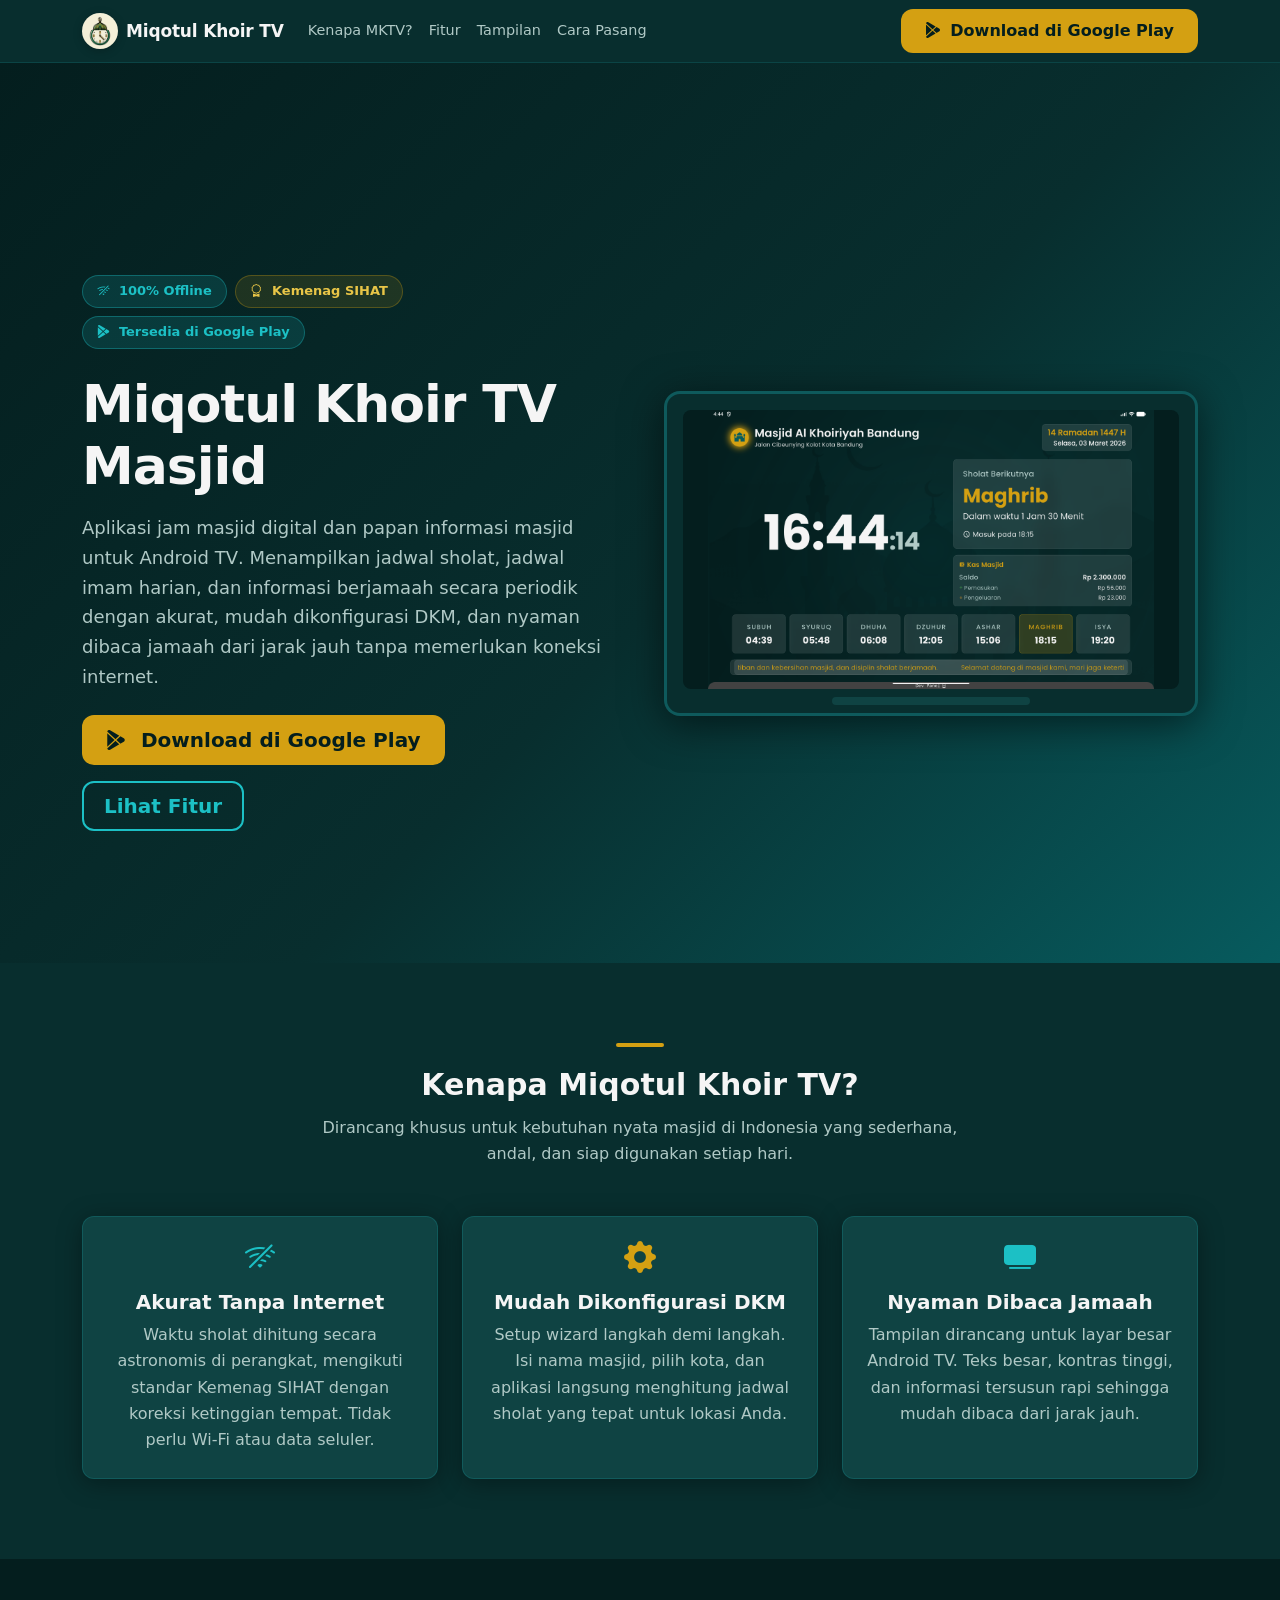
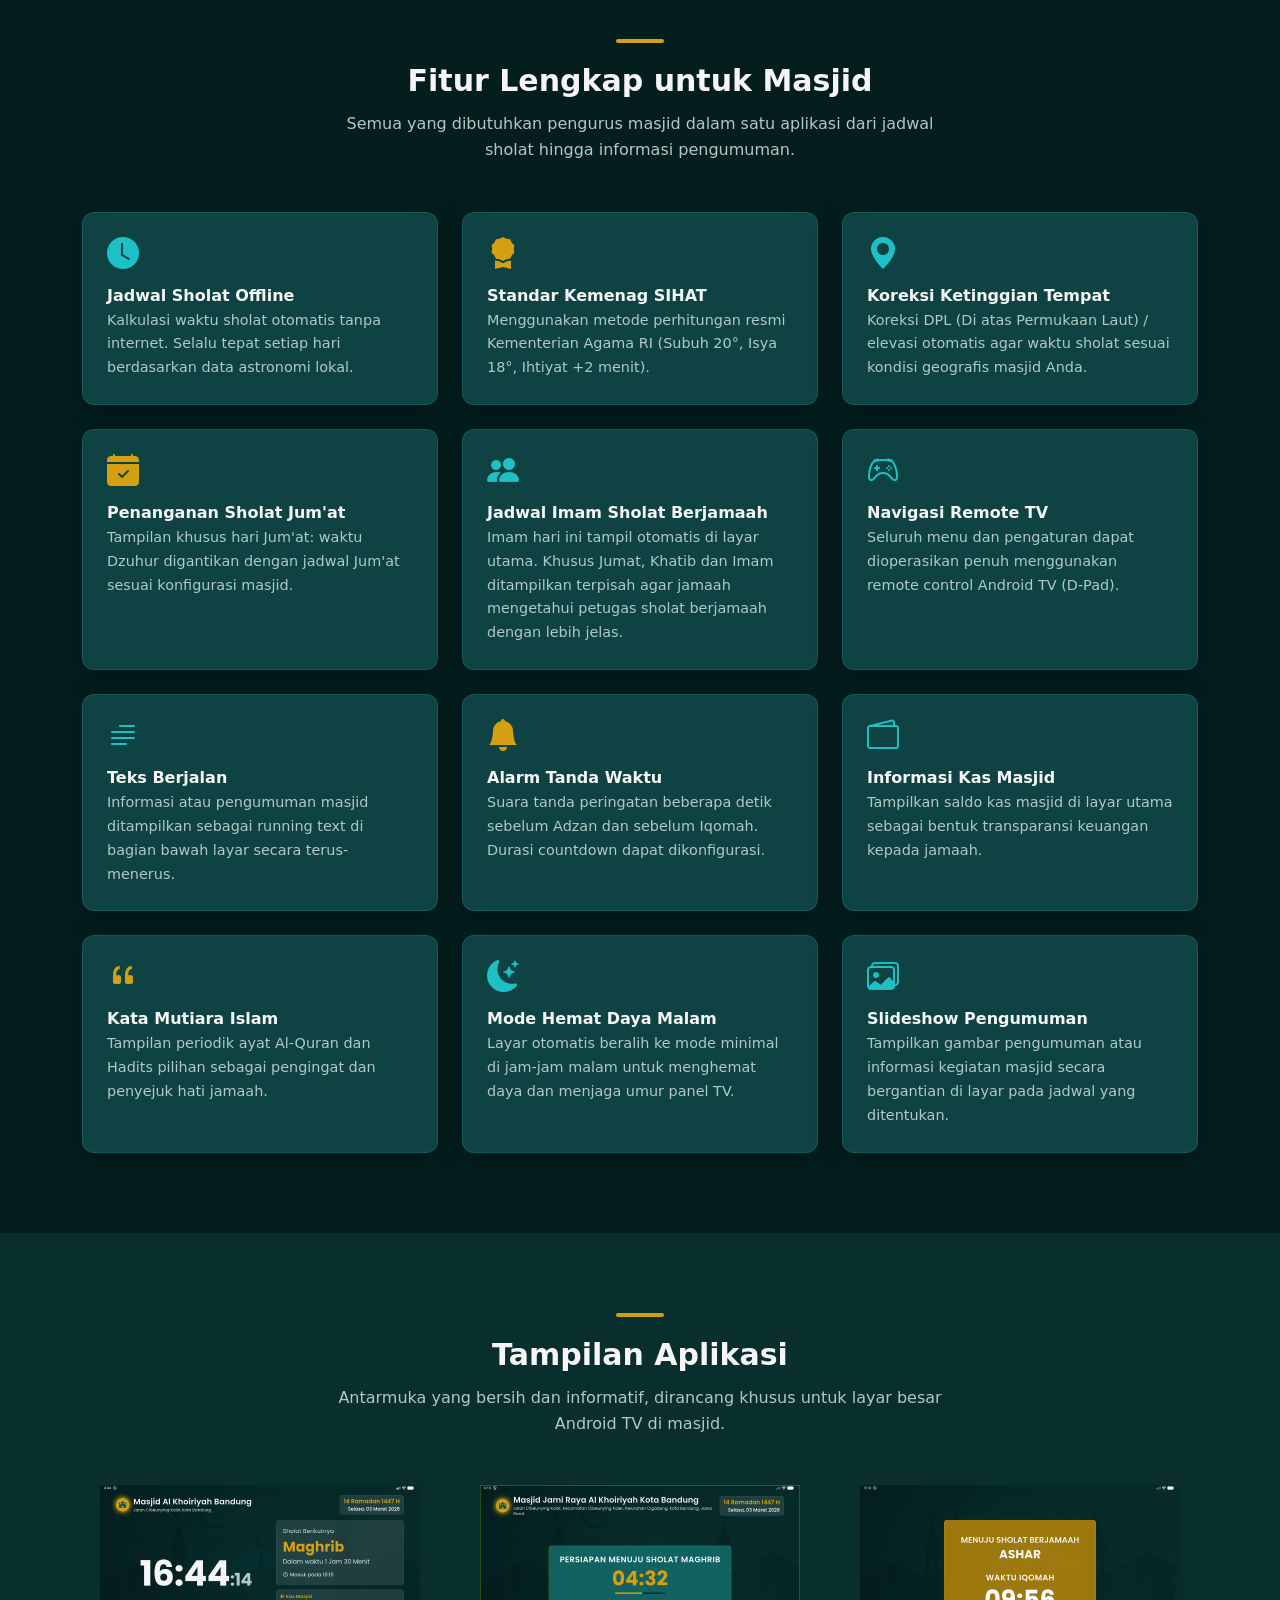
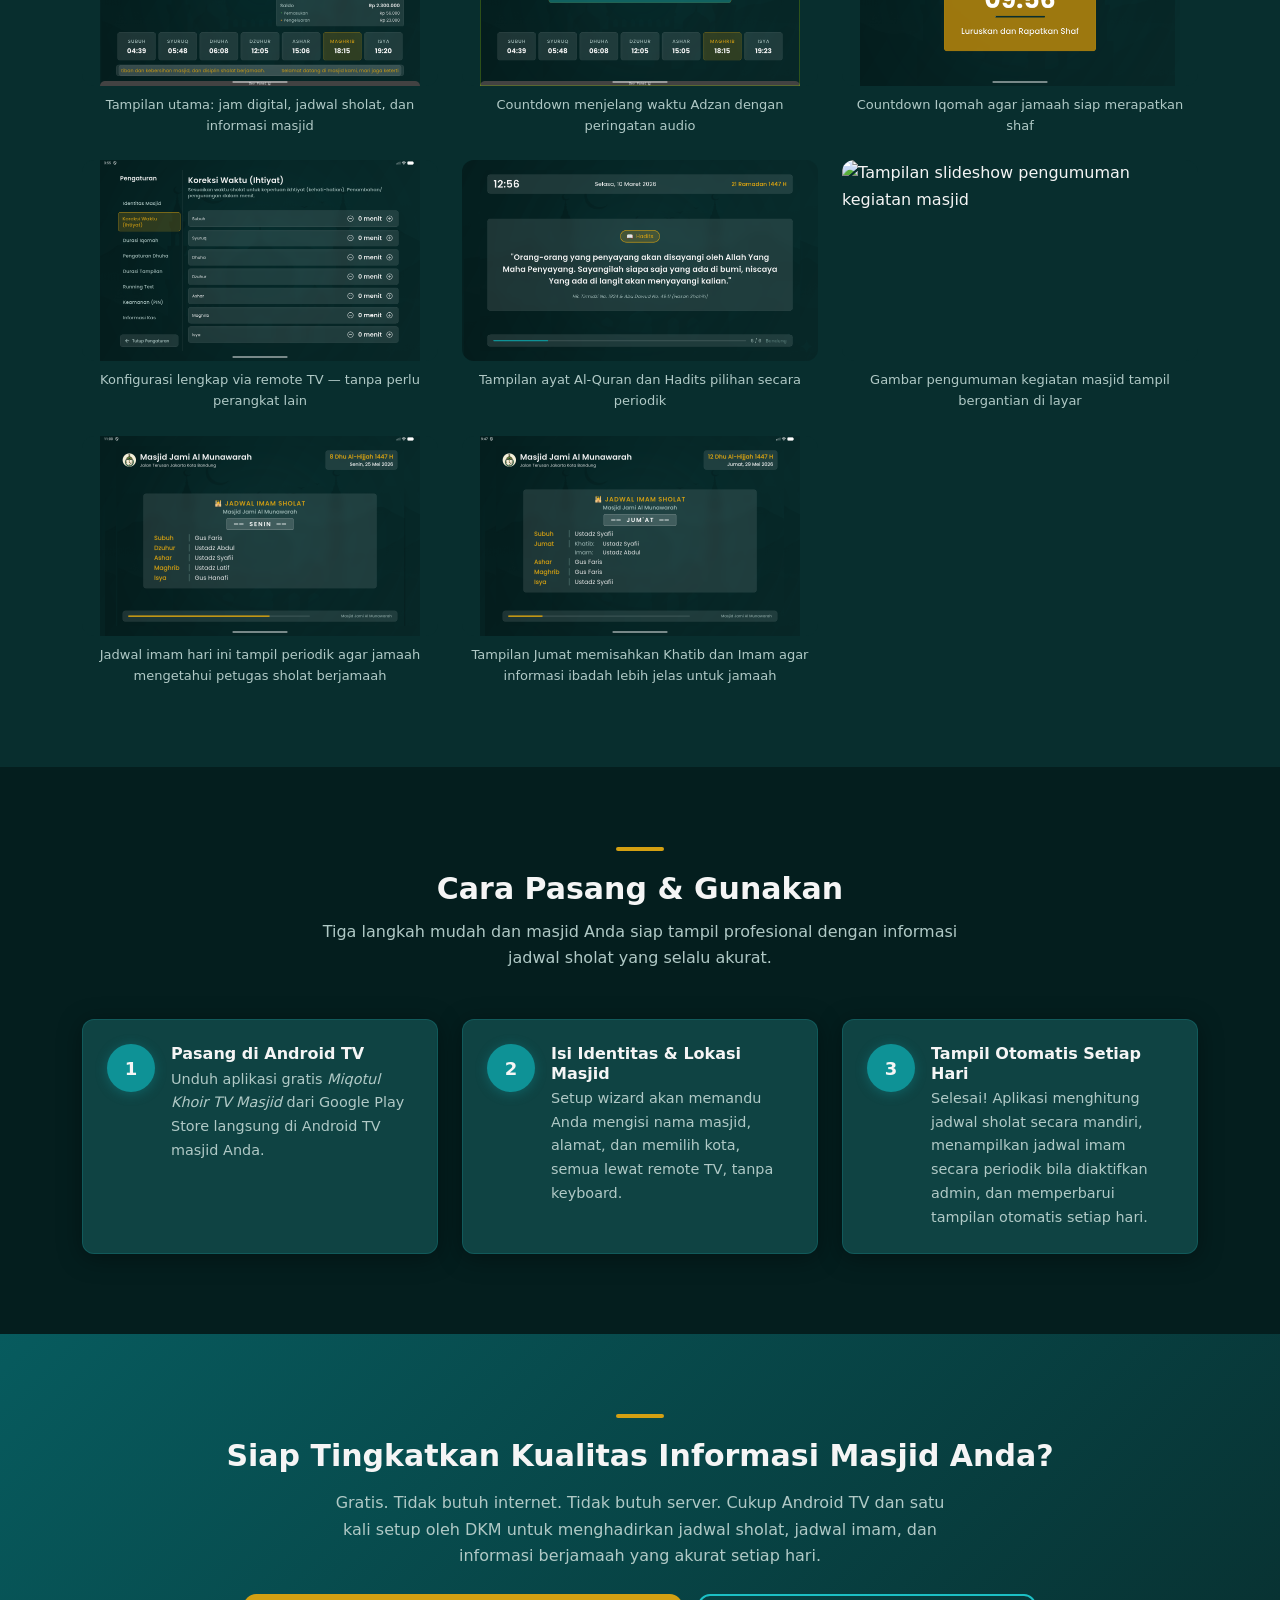
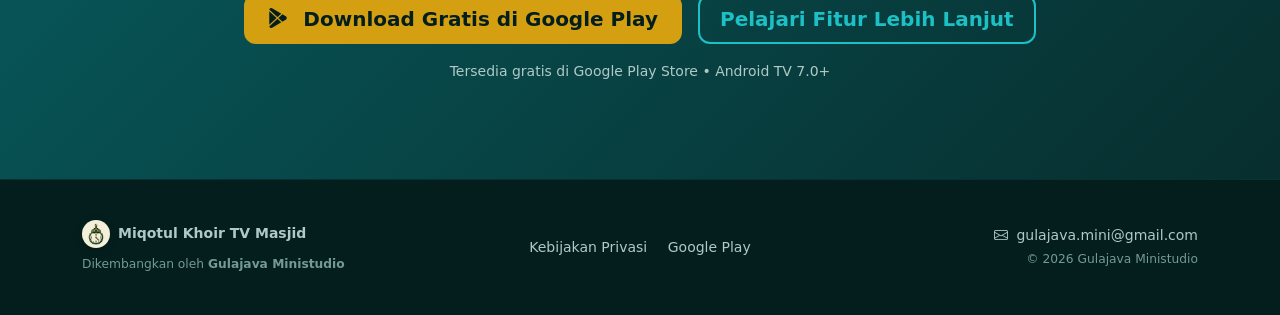
==== commit fe099164: "feat: integrate Imam Schedule feature into landing page with updated SEO and screenshots" ====
--- a/landingpage/index.html
+++ b/landingpage/index.html
@@ -6,17 +6,18 @@
 
     <!-- SEO: Title & Description (TASK-002) -->
     <title>
-      Miqotul Khoir TV Masjid — Jam Digital &amp; Jadwal Sholat untuk Android TV
+      Miqotul Khoir TV Masjid — Jam Digital, Jadwal Sholat &amp; Jadwal Imam
+      untuk Android TV
     </title>
     <meta
       name="description"
-      content="Aplikasi jam masjid digital dan papan informasi jadwal sholat offline untuk Android TV. Akurat berbasis standar Kemenag SIHAT, mudah dikonfigurasi oleh DKM."
+      content="Aplikasi jam masjid digital dan papan informasi masjid offline untuk Android TV dengan jadwal sholat, jadwal imam berjamaah, dan pengumuman layar. Akurat berbasis standar Kemenag SIHAT dan mudah dikonfigurasi oleh DKM."
     />
     <meta name="robots" content="index, follow" />
     <meta name="author" content="Gulajava Ministudio" />
     <meta
       name="keywords"
-      content="jam masjid digital, jadwal sholat android tv, miqotul khoir tv, jadwal sholat offline, papan informasi masjid"
+      content="jam masjid digital, jadwal sholat android tv, jadwal imam berjamaah, jadwal imam masjid, miqotul khoir tv, jadwal sholat offline, papan informasi masjid"
     />
 
     <!-- Canonical + Social SEO -->
@@ -28,11 +29,11 @@
     <meta property="og:type" content="website" />
     <meta
       property="og:title"
-      content="Miqotul Khoir TV Masjid - Jam Digital &amp; Jadwal Sholat untuk Android TV"
+      content="Miqotul Khoir TV Masjid - Jam Digital, Jadwal Sholat &amp; Jadwal Imam untuk Android TV"
     />
     <meta
       property="og:description"
-      content="Aplikasi jam masjid digital dan papan informasi jadwal sholat offline untuk Android TV. Akurat berbasis standar Kemenag SIHAT, mudah dikonfigurasi oleh DKM."
+      content="Aplikasi jam masjid digital dan papan informasi masjid offline untuk Android TV dengan jadwal sholat, jadwal imam berjamaah, dan pengumuman layar. Akurat berbasis standar Kemenag SIHAT dan mudah dikonfigurasi oleh DKM."
     />
     <meta
       property="og:url"
@@ -47,11 +48,11 @@
     <meta name="twitter:card" content="summary_large_image" />
     <meta
       name="twitter:title"
-      content="Miqotul Khoir TV Masjid - Jam Digital &amp; Jadwal Sholat untuk Android TV"
+      content="Miqotul Khoir TV Masjid - Jam Digital, Jadwal Sholat &amp; Jadwal Imam untuk Android TV"
     />
     <meta
       name="twitter:description"
-      content="Aplikasi jam masjid digital dan papan informasi jadwal sholat offline untuk Android TV. Akurat berbasis standar Kemenag SIHAT, mudah dikonfigurasi oleh DKM."
+      content="Aplikasi jam masjid digital dan papan informasi masjid offline untuk Android TV dengan jadwal sholat, jadwal imam berjamaah, dan pengumuman layar. Akurat berbasis standar Kemenag SIHAT dan mudah dikonfigurasi oleh DKM."
     />
     <meta
       name="twitter:image"
@@ -194,10 +195,11 @@
             <h1>Miqotul Khoir TV Masjid</h1>
 
             <p class="lead mt-3 mb-4">
-              Aplikasi jam masjid digital dan papan informasi jadwal sholat
-              untuk <strong>Android TV</strong>. Akurat, mudah dikonfigurasi
-              DKM, dan nyaman dibaca jamaah dari jarak jauh tanpa memerlukan
-              koneksi internet.
+              Aplikasi jam masjid digital dan papan informasi masjid untuk
+              <strong>Android TV</strong>. Menampilkan jadwal sholat, jadwal
+              imam harian, dan informasi berjamaah secara periodik dengan
+              akurat, mudah dikonfigurasi DKM, dan nyaman dibaca jamaah dari
+              jarak jauh tanpa memerlukan koneksi internet.
             </p>
 
             <div class="d-flex flex-wrap gap-3">
@@ -387,6 +389,23 @@
               <p class="mkt-text-secondary mb-0" style="font-size: 0.9rem">
                 Tampilan khusus hari Jum'at: waktu Dzuhur digantikan dengan
                 jadwal Jum'at sesuai konfigurasi masjid.
+              </p>
+            </div>
+          </div>
+
+          <!-- Jadwal imam berjamaah -->
+          <div class="col">
+            <div class="card-mkt p-4">
+              <div class="card-icon mb-3">
+                <i class="bi bi-people-fill" aria-hidden="true"></i>
+              </div>
+              <h3 class="h6 fw-bold mkt-text-primary mb-1">
+                Jadwal Imam Sholat Berjamaah
+              </h3>
+              <p class="mkt-text-secondary mb-0" style="font-size: 0.9rem">
+                Imam hari ini tampil otomatis di layar utama. Khusus Jumat,
+                Khatib dan Imam ditampilkan terpisah agar jamaah mengetahui
+                petugas sholat berjamaah dengan lebih jelas.
               </p>
             </div>
           </div>
@@ -651,6 +670,50 @@
               </figcaption>
             </figure>
           </div>
+
+          <!-- Screenshot 7: Jadwal Imam Hari Biasa -->
+          <div class="col">
+            <figure class="mb-0">
+              <div class="screenshot-container">
+                <img
+                  src="assets/img/screenshots/imam-schedule-weekday.png"
+                  alt="Tampilan jadwal imam sholat hari biasa di layar utama"
+                  loading="lazy"
+                  width="1920"
+                  height="1080"
+                />
+              </div>
+              <figcaption
+                class="text-center mt-2 mkt-text-secondary"
+                style="font-size: 0.8125rem"
+              >
+                Jadwal imam hari ini tampil periodik agar jamaah mengetahui
+                petugas sholat berjamaah
+              </figcaption>
+            </figure>
+          </div>
+
+          <!-- Screenshot 8: Jadwal Imam Jumat -->
+          <div class="col">
+            <figure class="mb-0">
+              <div class="screenshot-container">
+                <img
+                  src="assets/img/screenshots/imam-schedule-jumat.png"
+                  alt="Tampilan jadwal imam sholat Jumat dengan Khatib dan Imam terpisah"
+                  loading="lazy"
+                  width="1920"
+                  height="1080"
+                />
+              </div>
+              <figcaption
+                class="text-center mt-2 mkt-text-secondary"
+                style="font-size: 0.8125rem"
+              >
+                Tampilan Jumat memisahkan Khatib dan Imam agar informasi ibadah
+                lebih jelas untuk jamaah
+              </figcaption>
+            </figure>
+          </div>
         </div>
       </div>
     </section>
@@ -721,9 +784,9 @@
                     Tampil Otomatis Setiap Hari
                   </h3>
                   <p class="mkt-text-secondary mb-0" style="font-size: 0.9rem">
-                    Selesai! Aplikasi menghitung jadwal sholat secara mandiri
-                    dan memperbarui tampilan otomatis setiap hari tanpa campur
-                    tangan siapapun.
+                    Selesai! Aplikasi menghitung jadwal sholat secara mandiri,
+                    menampilkan jadwal imam secara periodik bila diaktifkan
+                    admin, dan memperbarui tampilan otomatis setiap hari.
                   </p>
                 </div>
               </div>
@@ -745,8 +808,8 @@
         </h2>
         <p class="section-subtitle mx-auto mb-4">
           Gratis. Tidak butuh internet. Tidak butuh server. Cukup Android TV dan
-          satu kali setup oleh DKM, dan papan informasi jadwal sholat akurat
-          tersedia selamanya.
+          satu kali setup oleh DKM untuk menghadirkan jadwal sholat, jadwal
+          imam, dan informasi berjamaah yang akurat setiap hari.
         </p>
         <div class="d-flex flex-wrap justify-content-center gap-3">
           <a
@@ -798,7 +861,7 @@
           <!-- Tengah: link navigasi -->
           <div class="col-md-4 text-md-center">
             <a
-              href="https://gulajavaministudio.github.io/privacy-policy-miqotul-khoir-tv/"
+              href="https://gulajavaministudio.github.io/miqotul-khoir-tv-masjid/privacy-policy-miqotul-khoir-tv/"
               target="_blank"
               rel="noopener noreferrer"
               class="me-3"
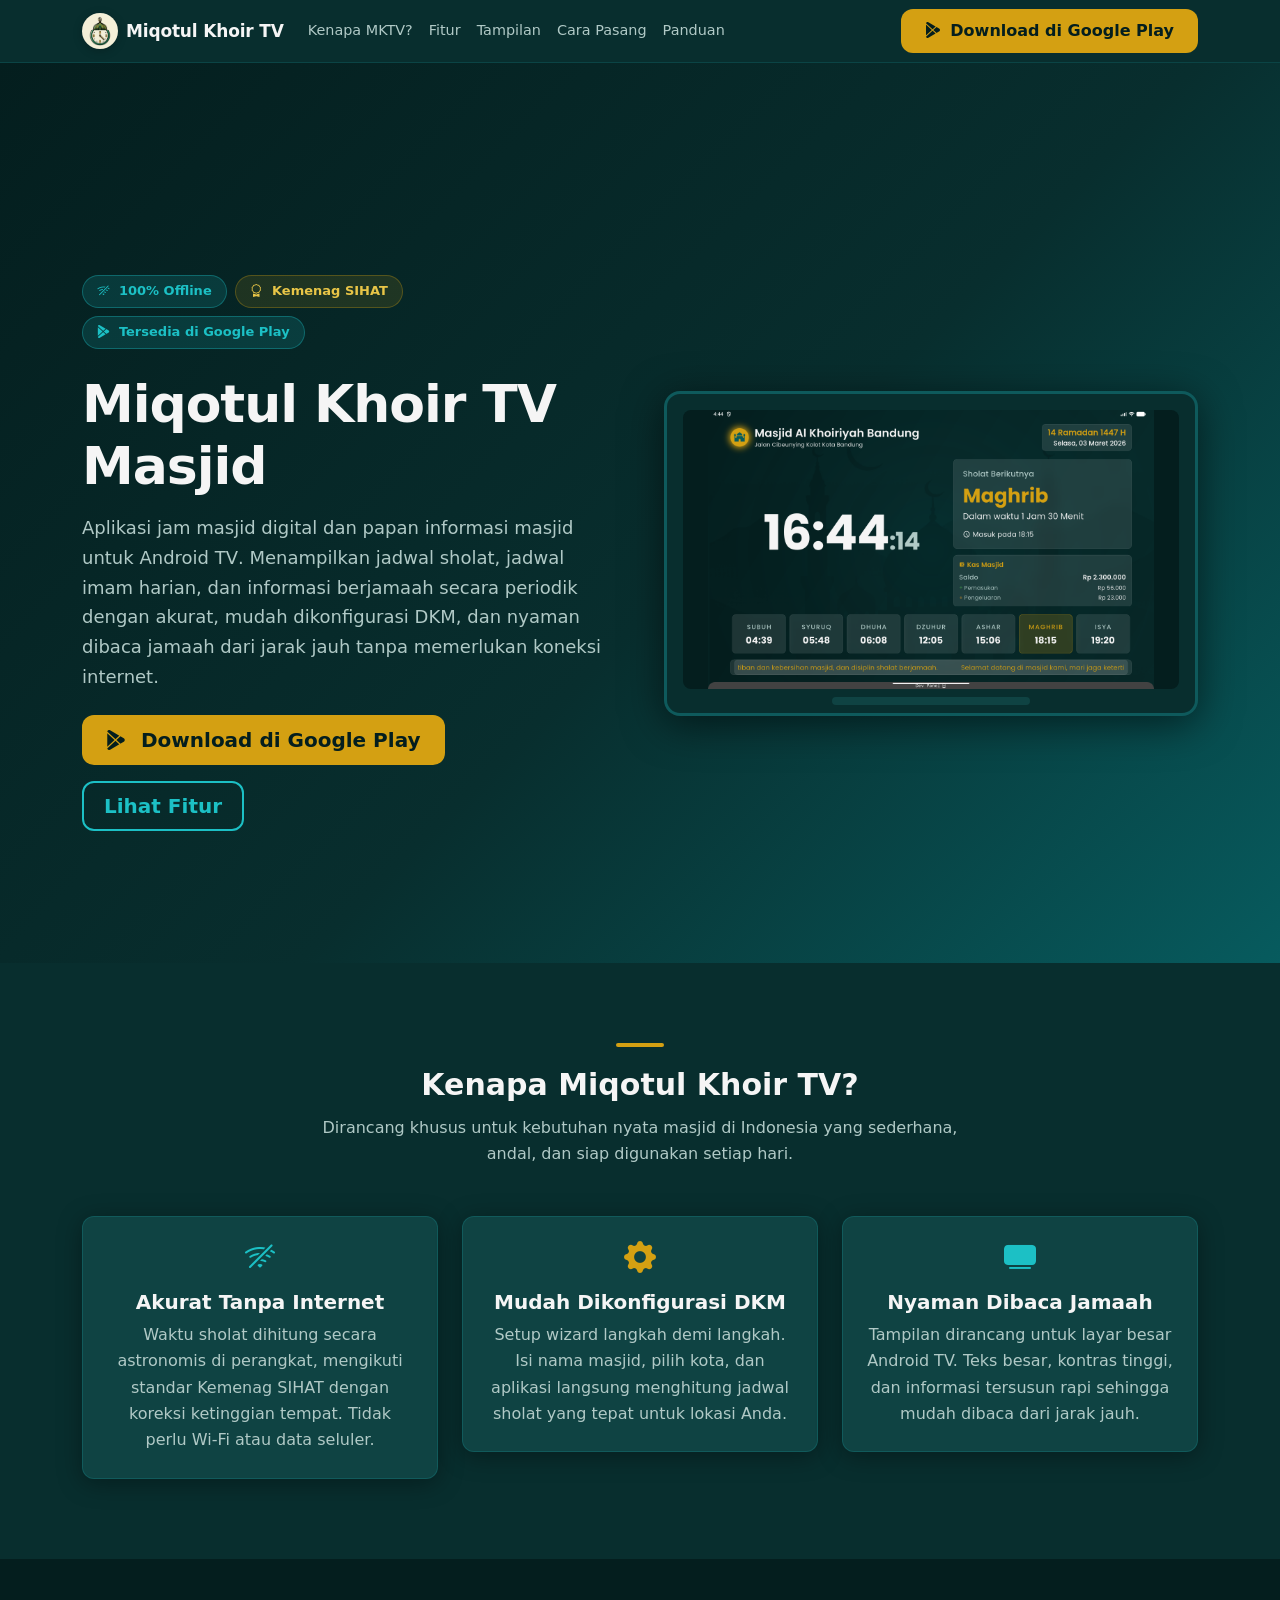
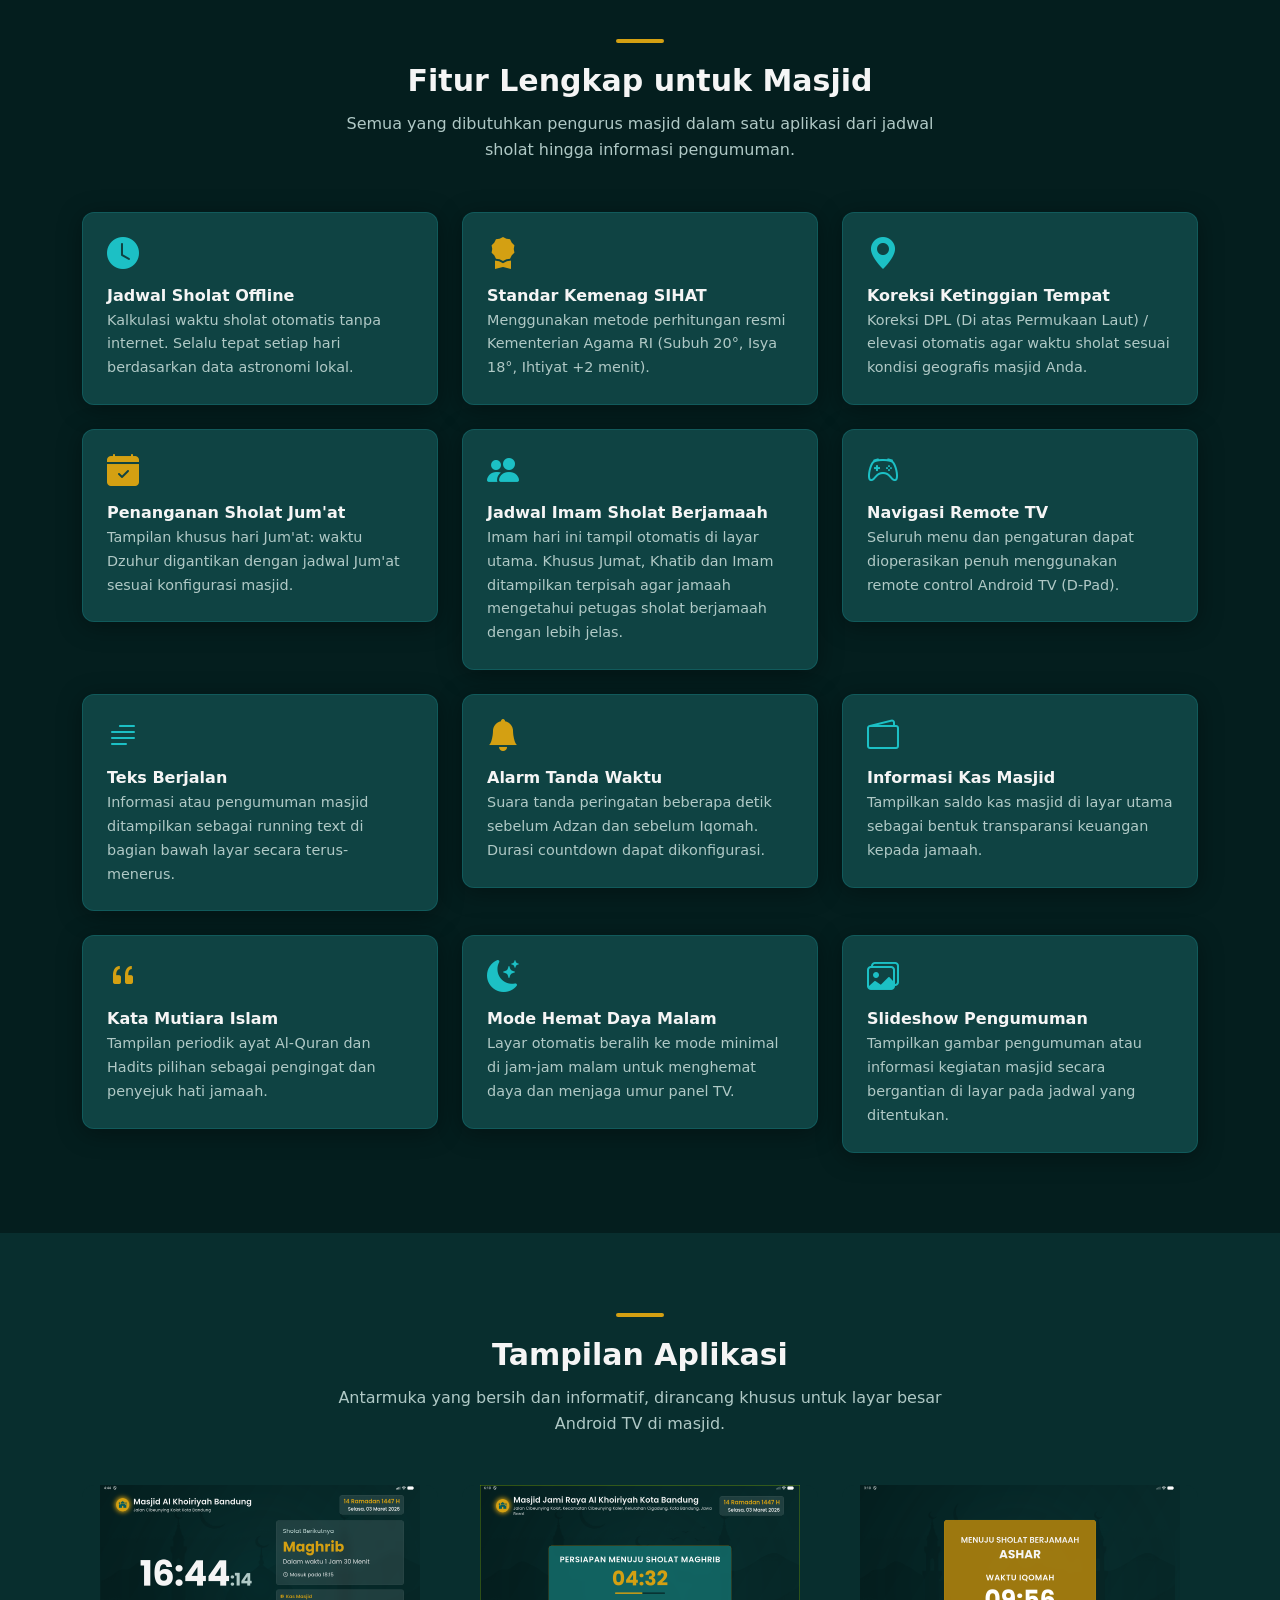
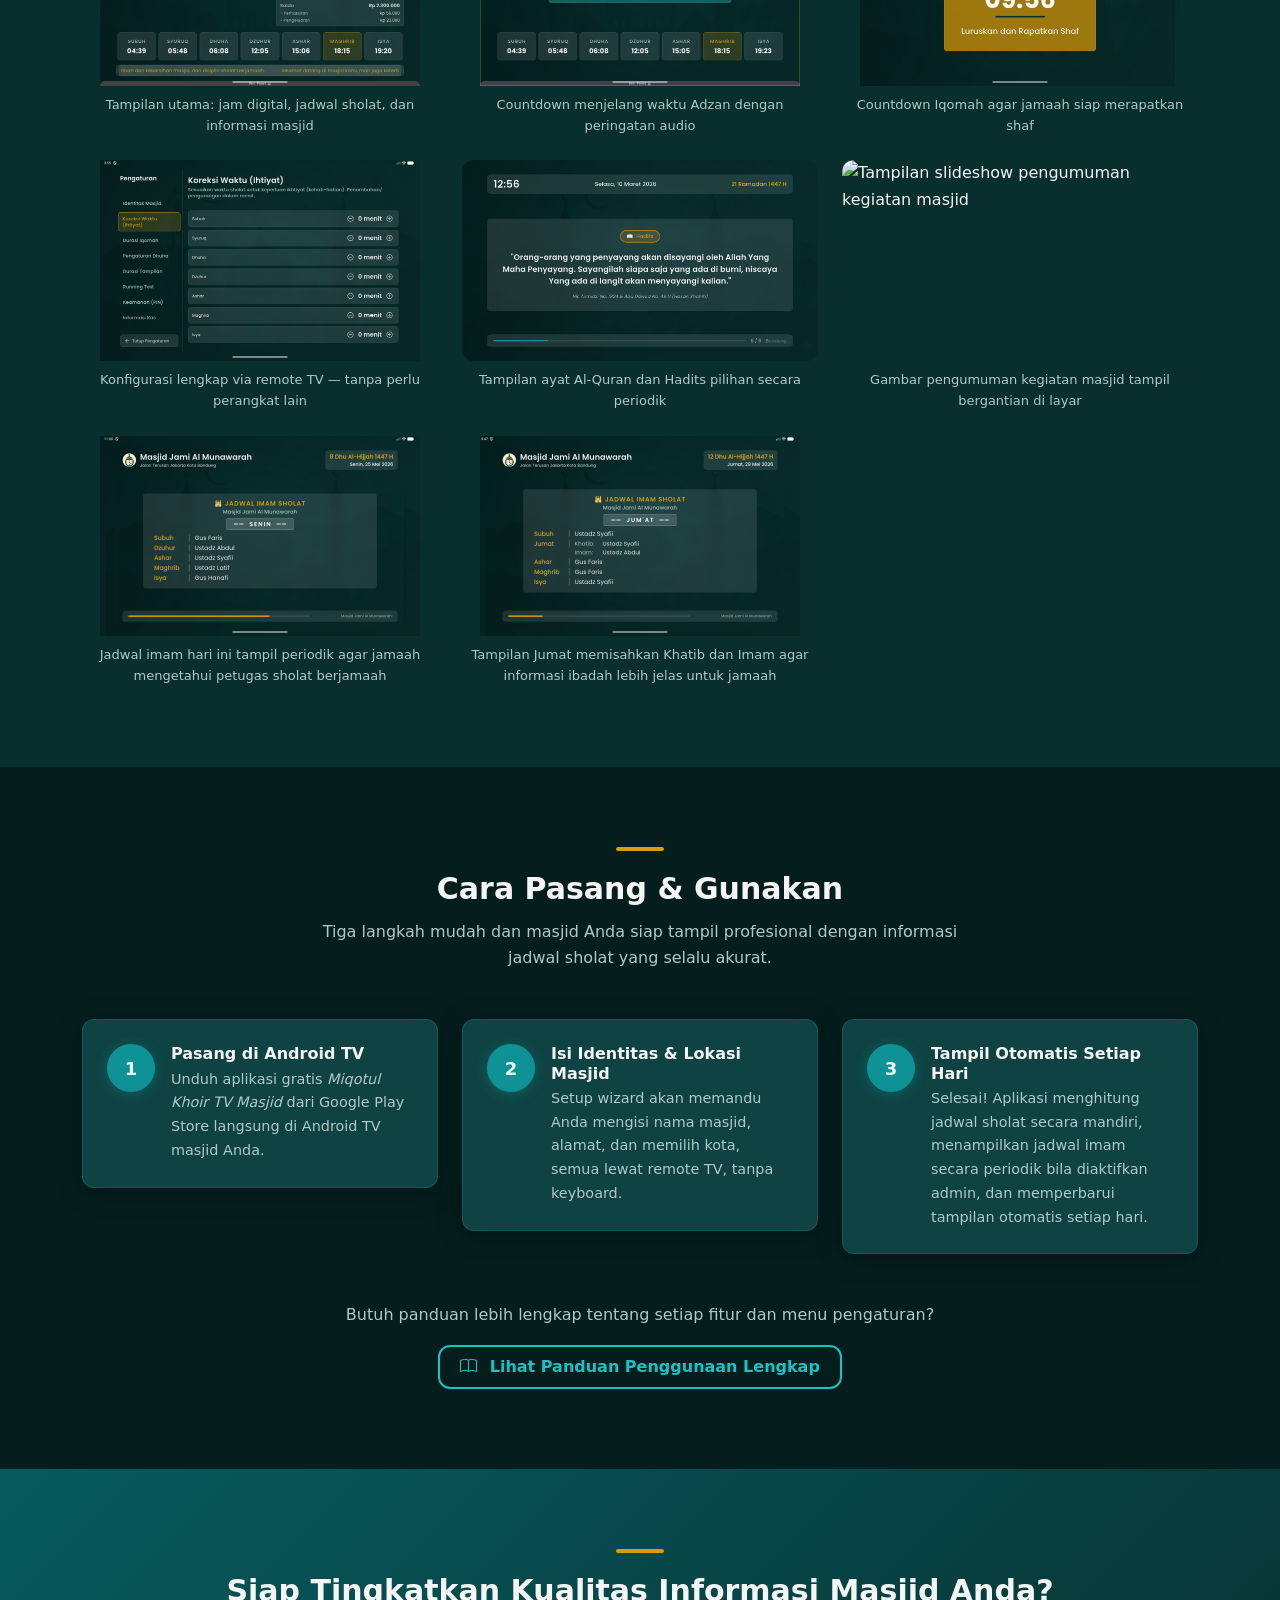
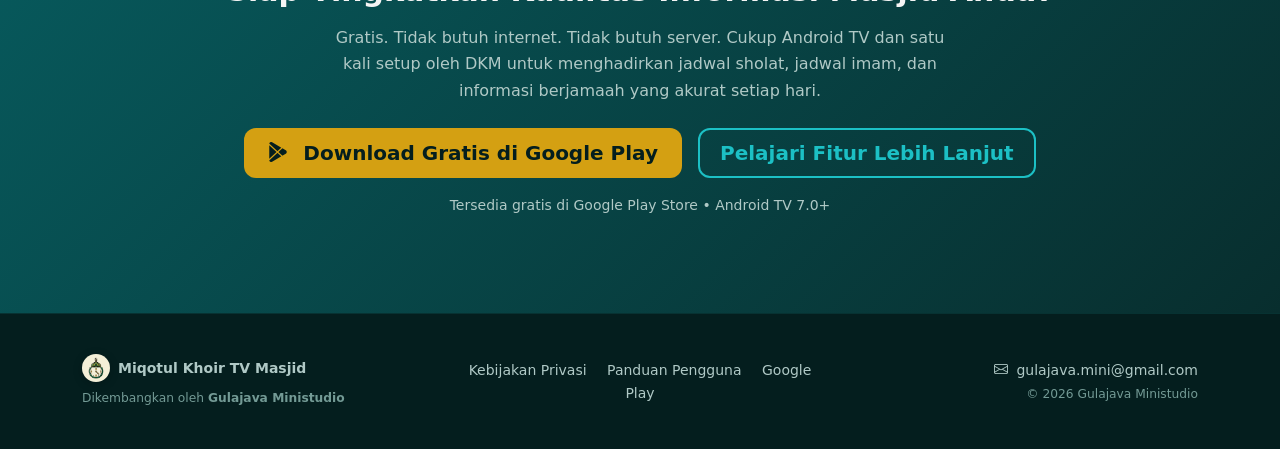
==== commit e1794499: "Add user guide content map for MKTV implementation phase 1 - Created a comprehensive content map for" ====
--- a/landingpage/index.html
+++ b/landingpage/index.html
@@ -117,6 +117,7 @@
             src="assets/img/logo-mktv.png"
             alt="Logo Miqotul Khoir TV Masjid"
             class="logo-mktv-badge"
+            loading="eager"
             width="36"
             height="36"
             style="object-fit: contain"
@@ -151,6 +152,9 @@
             </li>
             <li class="nav-item">
               <a class="nav-link" href="#cara-kerja">Cara Pasang</a>
+            </li>
+            <li class="nav-item">
+              <a class="nav-link" href="panduan.html">Panduan</a>
             </li>
           </ul>
           <a
@@ -792,6 +796,17 @@
               </div>
             </div>
           </div>
+        </div>
+        <!-- CTA panduan sekunder — TASK-011 -->
+        <div class="text-center mt-5">
+          <p class="mkt-text-secondary mb-3">
+            Butuh panduan lebih lengkap tentang setiap fitur dan menu
+            pengaturan?
+          </p>
+          <a href="panduan.html" class="btn btn-mkt-outline">
+            <i class="bi bi-book me-2" aria-hidden="true"></i>
+            Lihat Panduan Penggunaan Lengkap
+          </a>
         </div>
       </div>
     </section>
@@ -845,6 +860,7 @@
                 src="assets/img/logo-mktv.png"
                 alt="Logo Miqotul Khoir TV"
                 class="logo-mktv-badge"
+                loading="lazy"
                 width="28"
                 height="28"
                 style="object-fit: contain"
@@ -868,6 +884,7 @@
             >
               Kebijakan Privasi
             </a>
+            <a href="panduan.html" class="me-3">Panduan Pengguna</a>
             <a
               href="https://play.google.com/store/apps/details?id=gulajava.mini.miqotul_khoir_tv"
               target="_blank"
--- a/landingpage/assets/css/styles.css
+++ b/landingpage/assets/css/styles.css
@@ -215,7 +215,6 @@
   transition:
     transform 0.2s ease,
     box-shadow 0.2s ease;
-  height: 100%;
 }
 
 .card-mkt:hover {
@@ -435,3 +434,120 @@
     padding-top: 88px;
   }
 }
+
+/* ==========================================================================
+   Panduan Pengguna — Utility Classes (TASK-026 / TASK-027)
+   Semua token mengacu ke :root CSS variables — tidak ada hardcoded value.
+   ========================================================================== */
+
+/* --- Callout / note boxes (menggantikan inline border-left styles) --- */
+.guide-callout {
+  background: rgba(14, 146, 150, 0.07);
+  border-left: 3px solid var(--mkt-primary-teal);
+  border-radius: 0 var(--mkt-radius) var(--mkt-radius) 0;
+  padding: 1rem 1.25rem;
+}
+.guide-callout-warn {
+  background: rgba(224, 92, 92, 0.07);
+  border-left: 3px solid rgba(224, 92, 92, 0.6);
+  border-radius: 0 var(--mkt-radius) var(--mkt-radius) 0;
+  padding: 1rem 1.25rem;
+}
+.guide-callout-gold {
+  background: rgba(212, 160, 18, 0.07);
+  border-left: 3px solid rgba(212, 160, 18, 0.4);
+  border-radius: 0 var(--mkt-radius) var(--mkt-radius) 0;
+  padding: 1rem 1.25rem;
+}
+
+/* --- Device type badge chips --- */
+.guide-device-badge {
+  display: inline-flex;
+  align-items: center;
+  gap: 0.35rem;
+  font-size: 0.75rem;
+  font-weight: 600;
+  padding: 0.25rem 0.7rem;
+  border-radius: 2rem;
+}
+.guide-device-badge-tv {
+  background: rgba(28, 192, 197, 0.12);
+  color: var(--mkt-light-teal);
+  border: 1px solid rgba(28, 192, 197, 0.3);
+}
+.guide-device-badge-touch {
+  background: rgba(232, 197, 71, 0.12);
+  color: var(--mkt-light-gold);
+  border: 1px solid rgba(232, 197, 71, 0.3);
+}
+
+/* --- Screenshot figures untuk halaman panduan --- */
+.guide-figure {
+  margin: 0;
+}
+.guide-figure figcaption {
+  font-size: 0.8125rem;
+  color: var(--mkt-text-muted);
+  text-align: center;
+  margin-top: 0.5rem;
+  line-height: 1.4;
+}
+.guide-figure-sm .screenshot-container,
+.guide-figure-sm .screenshot-placeholder {
+  border-radius: 8px;
+  border: 1px solid rgba(28, 192, 197, 0.18);
+}
+.guide-figure-sm figcaption {
+  font-size: 0.775rem;
+}
+
+/* Mini label konteks sebelum screenshot */
+.guide-screenshot-label {
+  font-size: 0.8rem;
+  font-weight: 600;
+  color: var(--mkt-text-muted);
+  margin-bottom: 0.5rem;
+}
+
+/* --- Accordion dark-theme override (TASK-026 — dipindah dari panduan.html inline <style>) --- */
+.accordion-item {
+  background-color: var(--mkt-surface-light);
+  border: 1px solid rgba(28, 192, 197, 0.18);
+  border-radius: var(--mkt-radius) !important;
+  overflow: hidden;
+}
+.accordion-button {
+  background-color: var(--mkt-surface-light);
+  color: var(--mkt-text-primary);
+  font-weight: 600;
+  box-shadow: none !important;
+}
+.accordion-button:not(.collapsed) {
+  background-color: var(--mkt-deep-teal);
+  color: var(--mkt-text-primary);
+}
+.accordion-button::after {
+  filter: invert(1) brightness(1.5);
+}
+.accordion-button:focus {
+  box-shadow: 0 0 0 2px rgba(28, 192, 197, 0.35) !important;
+}
+.accordion-body {
+  background-color: var(--mkt-surface-light);
+  color: var(--mkt-text-secondary);
+}
+
+/* --- Guide separator between settings submenu items --- */
+.guide-menu-separator {
+  border-top: 1px solid rgba(28, 192, 197, 0.15);
+  padding-top: 2rem;
+}
+
+/* --- Responsive tweak khusus panduan pada mobile --- */
+@media (max-width: 767.98px) {
+  .guide-callout,
+  .guide-callout-warn,
+  .guide-callout-gold {
+    padding: 0.75rem 1rem;
+  }
+}
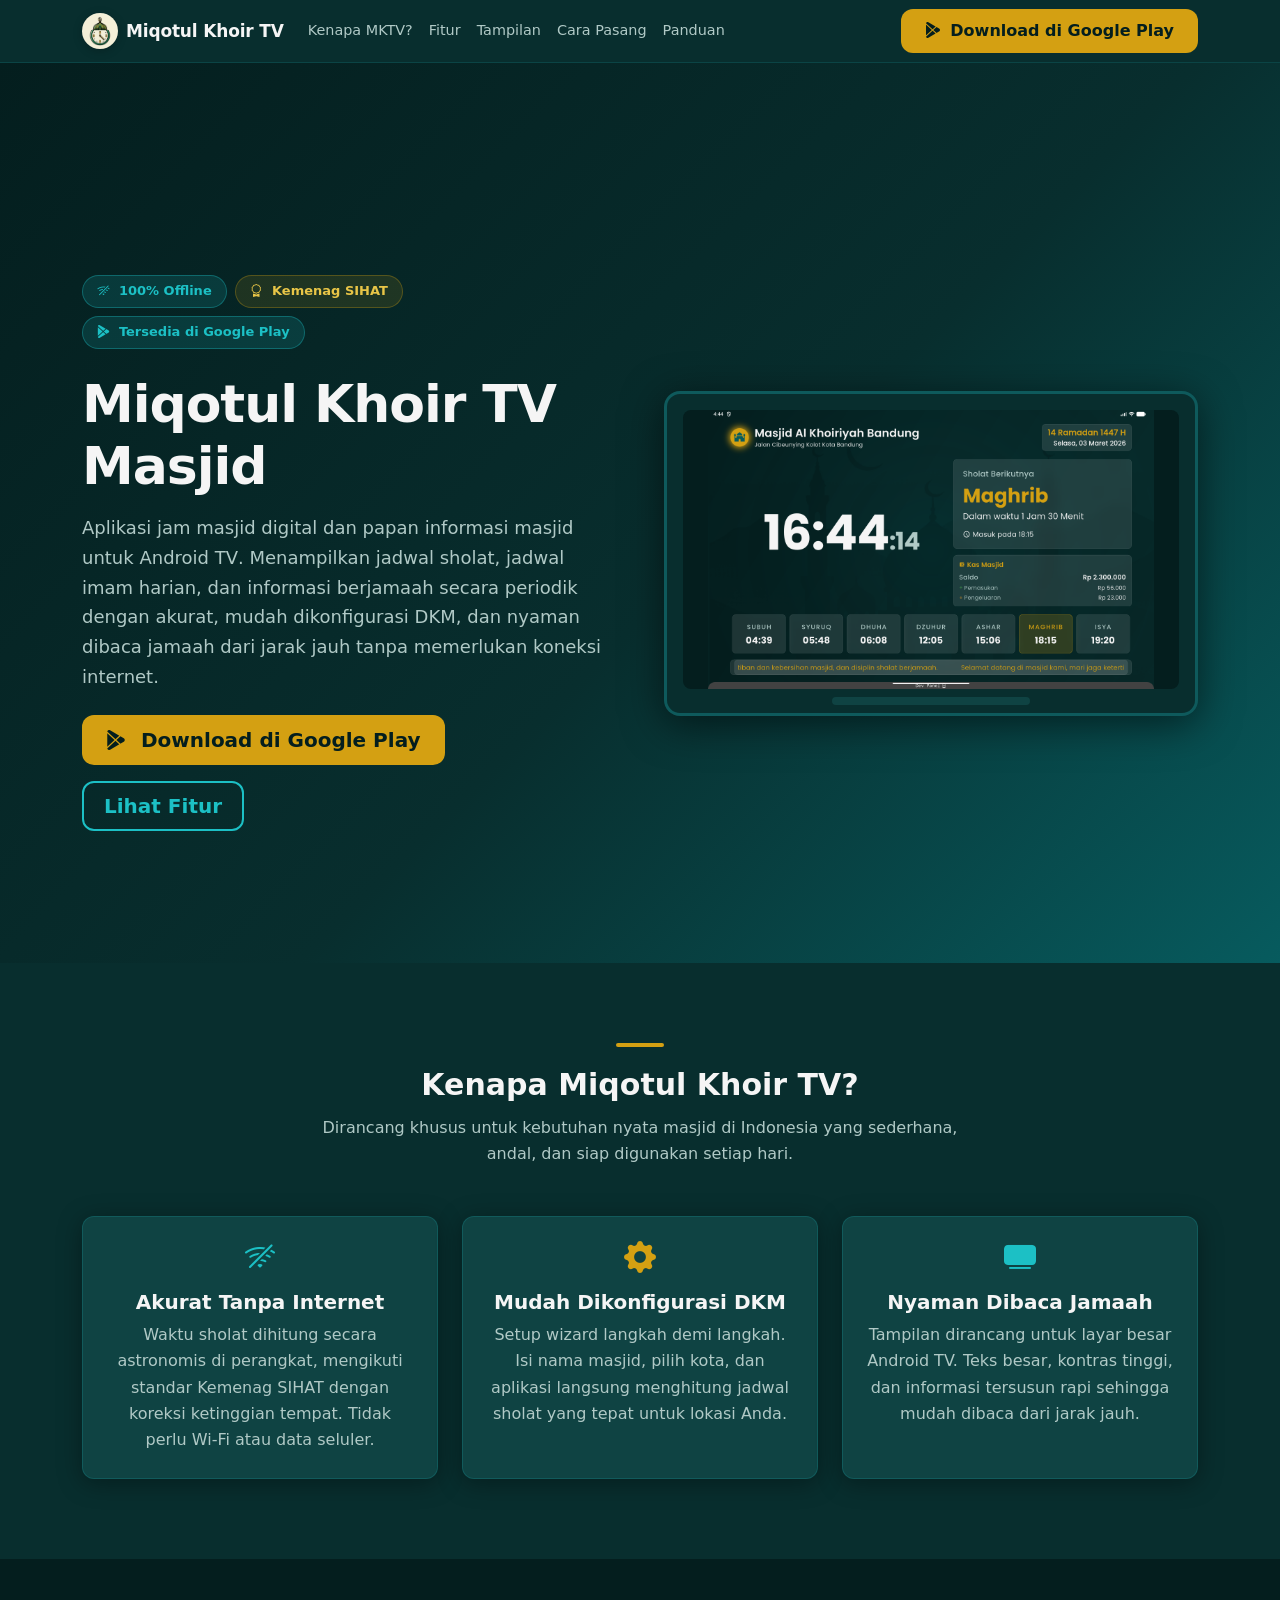
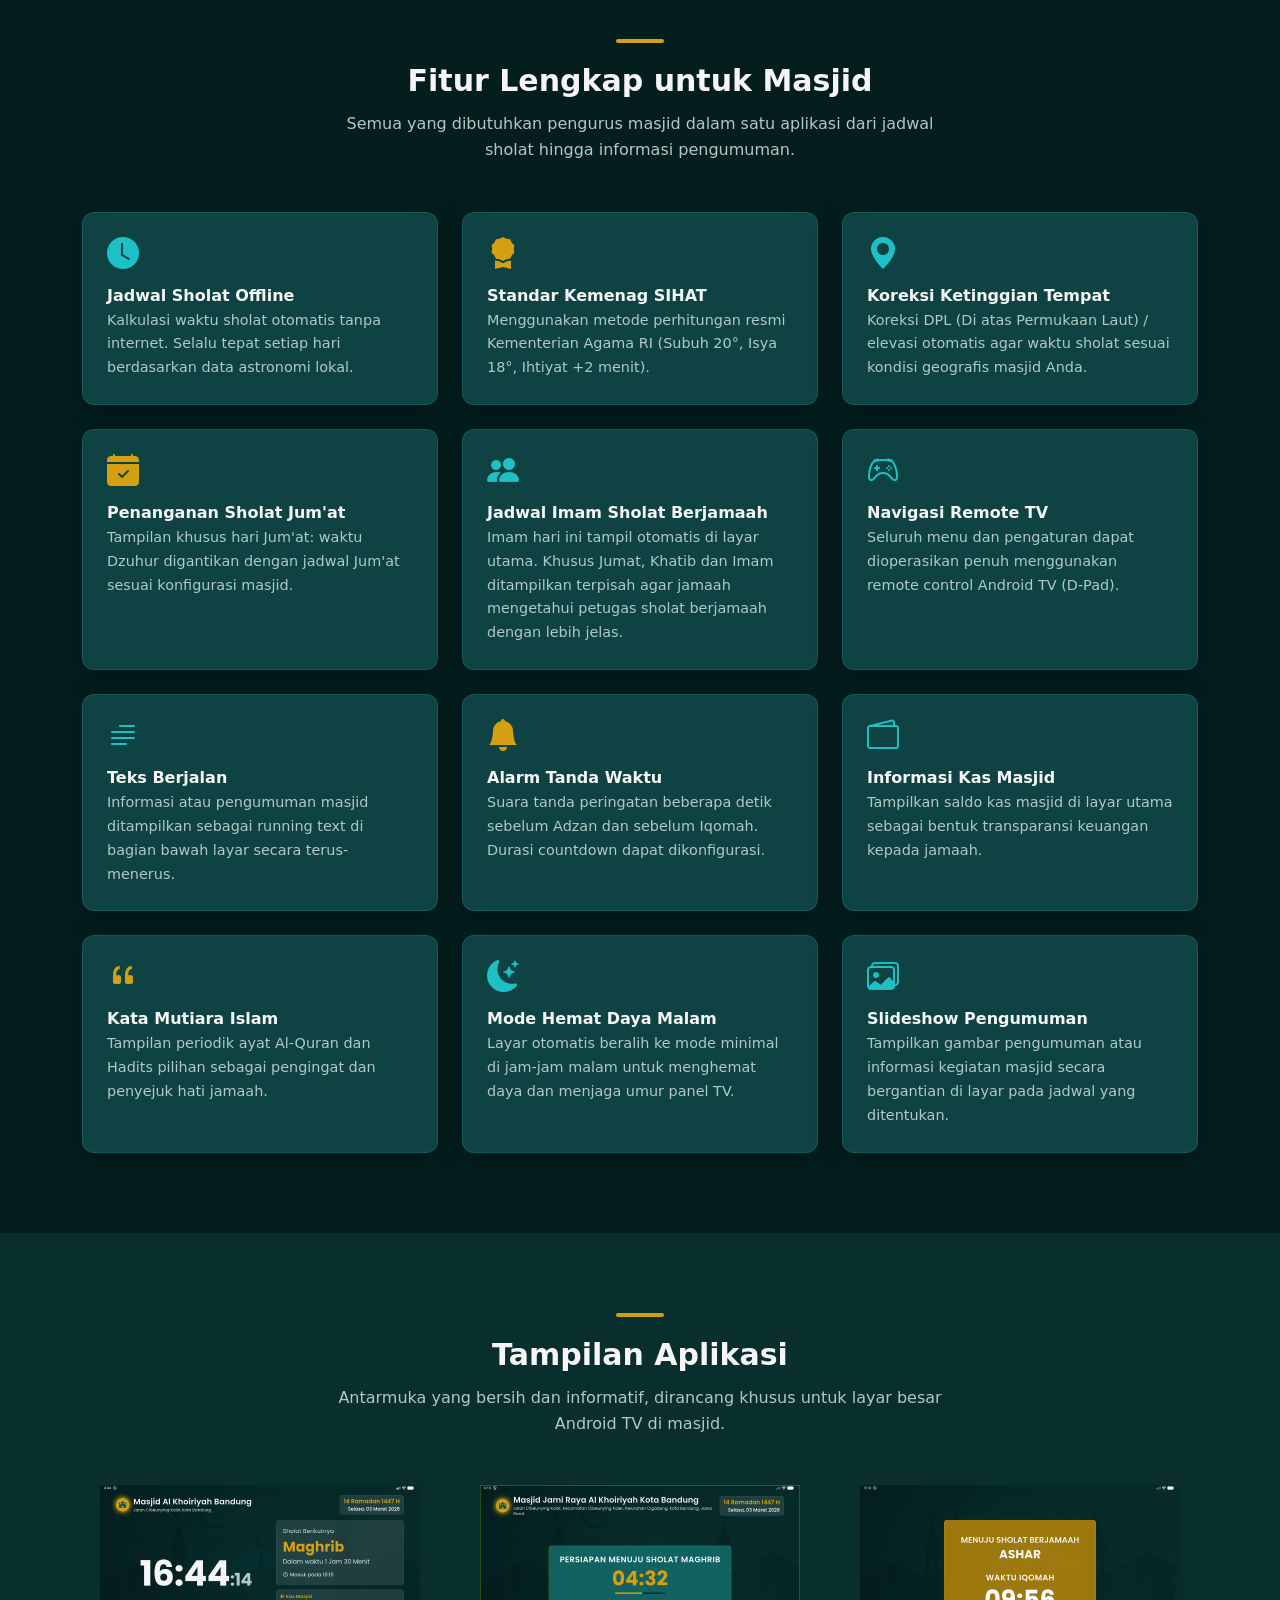
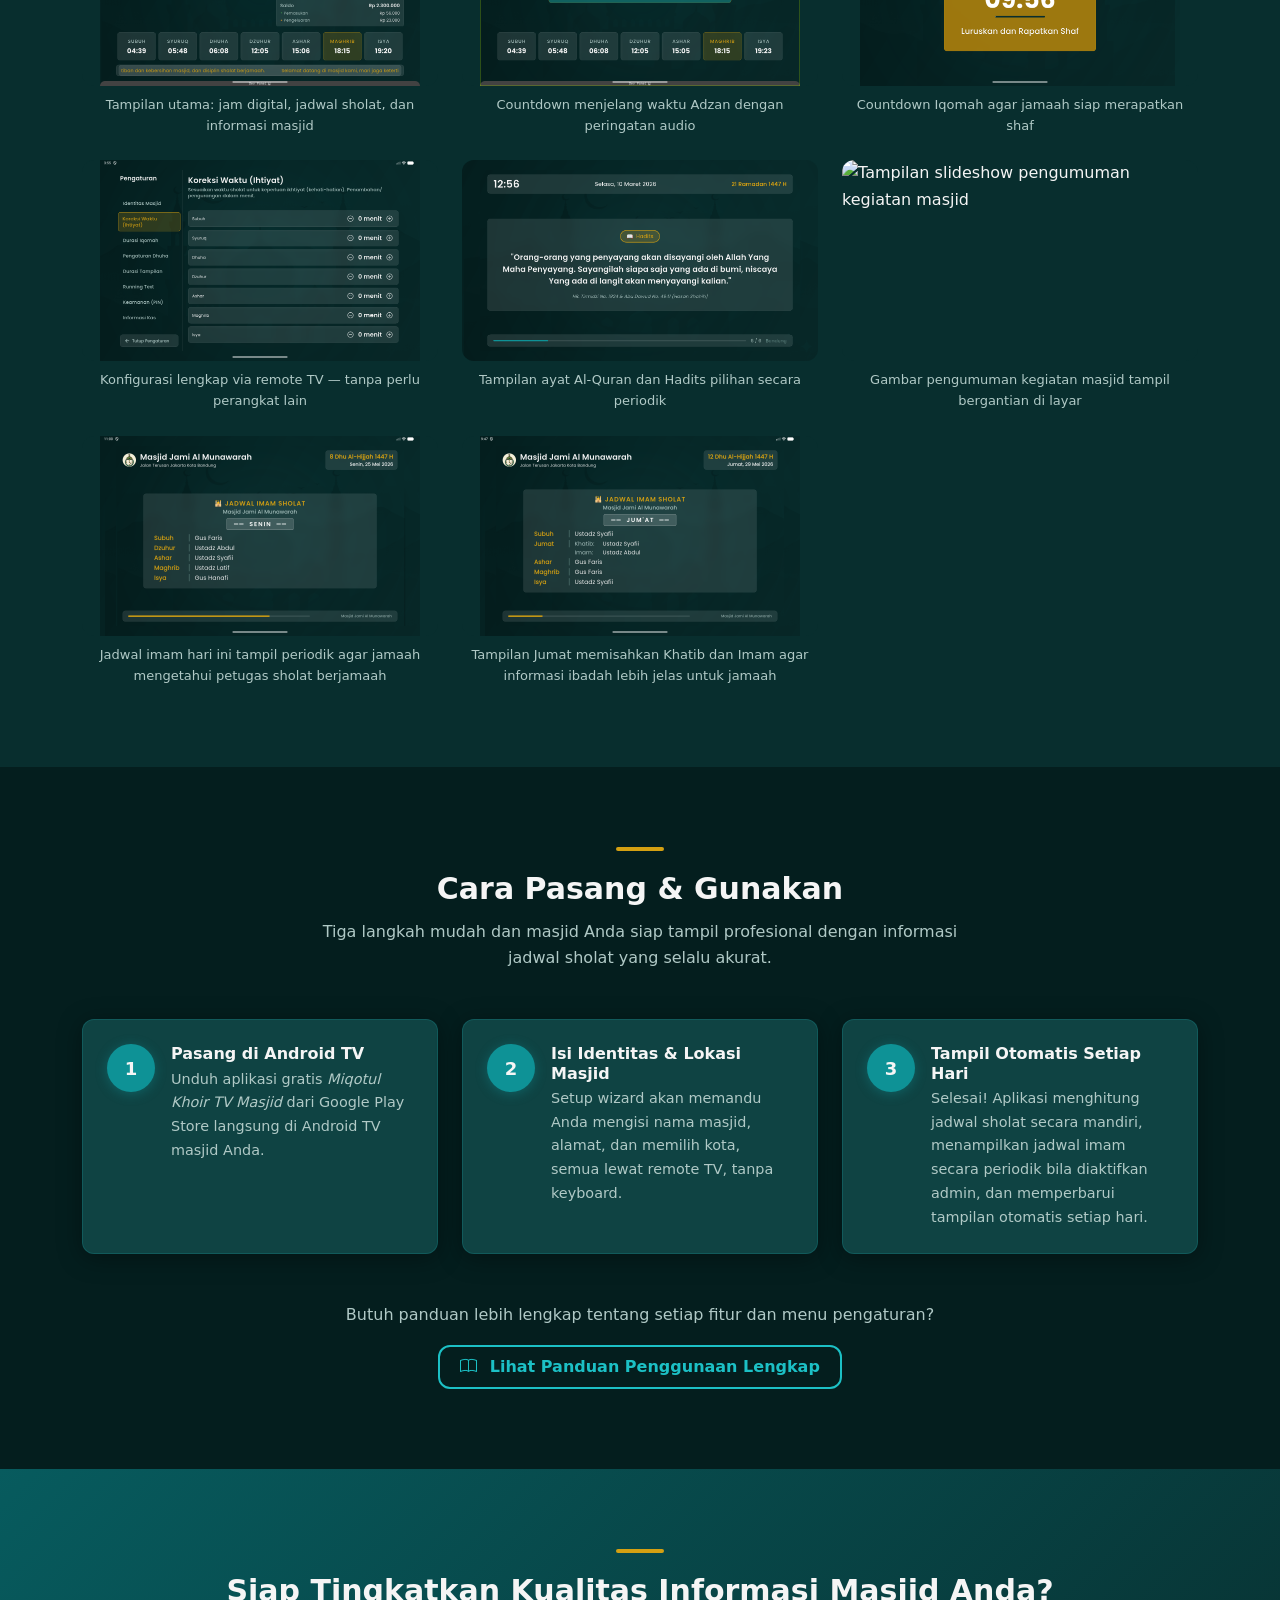
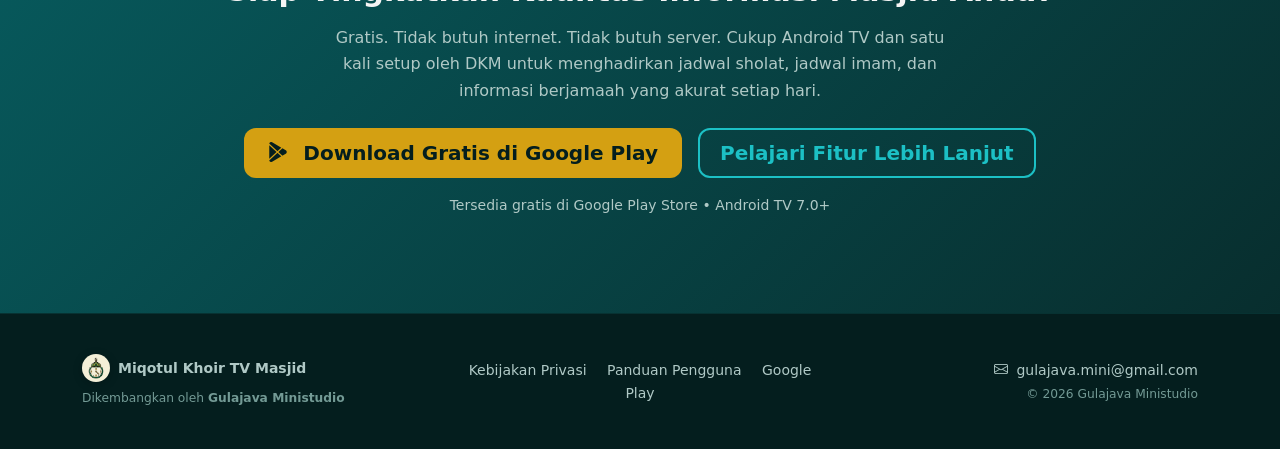
==== commit a03cb943: "feat: implement layout fixes and add new screenshots for user guide" ====
--- a/landingpage/index.html
+++ b/landingpage/index.html
@@ -264,7 +264,7 @@
         <div class="row g-4 justify-content-center">
           <!-- Manfaat 1: Akurat tanpa internet -->
           <div class="col-md-4">
-            <div class="card-mkt p-4 text-center">
+            <div class="card-mkt p-4 text-center h-100">
               <div class="card-icon mb-3">
                 <i class="bi bi-wifi-off" aria-hidden="true"></i>
               </div>
@@ -281,7 +281,7 @@
 
           <!-- Manfaat 2: Mudah dikonfigurasi DKM -->
           <div class="col-md-4">
-            <div class="card-mkt p-4 text-center">
+            <div class="card-mkt p-4 text-center h-100">
               <div class="card-icon icon-gold mb-3">
                 <i class="bi bi-gear-fill" aria-hidden="true"></i>
               </div>
@@ -298,7 +298,7 @@
 
           <!-- Manfaat 3: Nyaman dibaca jamaah -->
           <div class="col-md-4">
-            <div class="card-mkt p-4 text-center">
+            <div class="card-mkt p-4 text-center h-100">
               <div class="card-icon mb-3">
                 <i class="bi bi-tv-fill" aria-hidden="true"></i>
               </div>
@@ -335,7 +335,7 @@
         <div class="row row-cols-1 row-cols-md-2 row-cols-lg-3 g-4">
           <!-- Jadwal sholat offline -->
           <div class="col">
-            <div class="card-mkt p-4">
+            <div class="card-mkt p-4 h-100">
               <div class="card-icon mb-3">
                 <i class="bi bi-clock-fill" aria-hidden="true"></i>
               </div>
@@ -351,7 +351,7 @@
 
           <!-- Standar Kemenag SIHAT -->
           <div class="col">
-            <div class="card-mkt p-4">
+            <div class="card-mkt p-4 h-100">
               <div class="card-icon icon-gold mb-3">
                 <i class="bi bi-award-fill" aria-hidden="true"></i>
               </div>
@@ -367,7 +367,7 @@
 
           <!-- Koreksi DPL / Elevasi -->
           <div class="col">
-            <div class="card-mkt p-4">
+            <div class="card-mkt p-4 h-100">
               <div class="card-icon mb-3">
                 <i class="bi bi-geo-alt-fill" aria-hidden="true"></i>
               </div>
@@ -383,7 +383,7 @@
 
           <!-- Penanganan Jum'at -->
           <div class="col">
-            <div class="card-mkt p-4">
+            <div class="card-mkt p-4 h-100">
               <div class="card-icon icon-gold mb-3">
                 <i class="bi bi-calendar-check-fill" aria-hidden="true"></i>
               </div>
@@ -399,7 +399,7 @@
 
           <!-- Jadwal imam berjamaah -->
           <div class="col">
-            <div class="card-mkt p-4">
+            <div class="card-mkt p-4 h-100">
               <div class="card-icon mb-3">
                 <i class="bi bi-people-fill" aria-hidden="true"></i>
               </div>
@@ -416,7 +416,7 @@
 
           <!-- Navigasi D-Pad -->
           <div class="col">
-            <div class="card-mkt p-4">
+            <div class="card-mkt p-4 h-100">
               <div class="card-icon mb-3">
                 <i class="bi bi-controller" aria-hidden="true"></i>
               </div>
@@ -432,7 +432,7 @@
 
           <!-- Running text -->
           <div class="col">
-            <div class="card-mkt p-4">
+            <div class="card-mkt p-4 h-100">
               <div class="card-icon mb-3">
                 <i class="bi bi-text-paragraph" aria-hidden="true"></i>
               </div>
@@ -446,7 +446,7 @@
 
           <!-- Alarm tanda waktu -->
           <div class="col">
-            <div class="card-mkt p-4">
+            <div class="card-mkt p-4 h-100">
               <div class="card-icon icon-gold mb-3">
                 <i class="bi bi-bell-fill" aria-hidden="true"></i>
               </div>
@@ -462,7 +462,7 @@
 
           <!-- Kas masjid -->
           <div class="col">
-            <div class="card-mkt p-4">
+            <div class="card-mkt p-4 h-100">
               <div class="card-icon mb-3">
                 <i class="bi bi-wallet2" aria-hidden="true"></i>
               </div>
@@ -478,7 +478,7 @@
 
           <!-- Kata mutiara -->
           <div class="col">
-            <div class="card-mkt p-4">
+            <div class="card-mkt p-4 h-100">
               <div class="card-icon icon-gold mb-3">
                 <i class="bi bi-quote" aria-hidden="true"></i>
               </div>
@@ -494,7 +494,7 @@
 
           <!-- Mode hemat daya -->
           <div class="col">
-            <div class="card-mkt p-4">
+            <div class="card-mkt p-4 h-100">
               <div class="card-icon mb-3">
                 <i class="bi bi-moon-stars-fill" aria-hidden="true"></i>
               </div>
@@ -510,7 +510,7 @@
 
           <!-- Slideshow pengumuman -->
           <div class="col">
-            <div class="card-mkt p-4">
+            <div class="card-mkt p-4 h-100">
               <div class="card-icon mb-3">
                 <i class="bi bi-images" aria-hidden="true"></i>
               </div>
@@ -744,7 +744,7 @@
         <div class="row justify-content-center g-4">
           <!-- Langkah 1 -->
           <div class="col-md-4">
-            <div class="card-mkt p-4">
+            <div class="card-mkt p-4 h-100">
               <div class="d-flex align-items-start gap-3">
                 <div class="step-number flex-shrink-0">1</div>
                 <div>
@@ -762,7 +762,7 @@
 
           <!-- Langkah 2 -->
           <div class="col-md-4">
-            <div class="card-mkt p-4">
+            <div class="card-mkt p-4 h-100">
               <div class="d-flex align-items-start gap-3">
                 <div class="step-number flex-shrink-0">2</div>
                 <div>
@@ -780,7 +780,7 @@
 
           <!-- Langkah 3 -->
           <div class="col-md-4">
-            <div class="card-mkt p-4">
+            <div class="card-mkt p-4 h-100">
               <div class="d-flex align-items-start gap-3">
                 <div class="step-number flex-shrink-0">3</div>
                 <div>
